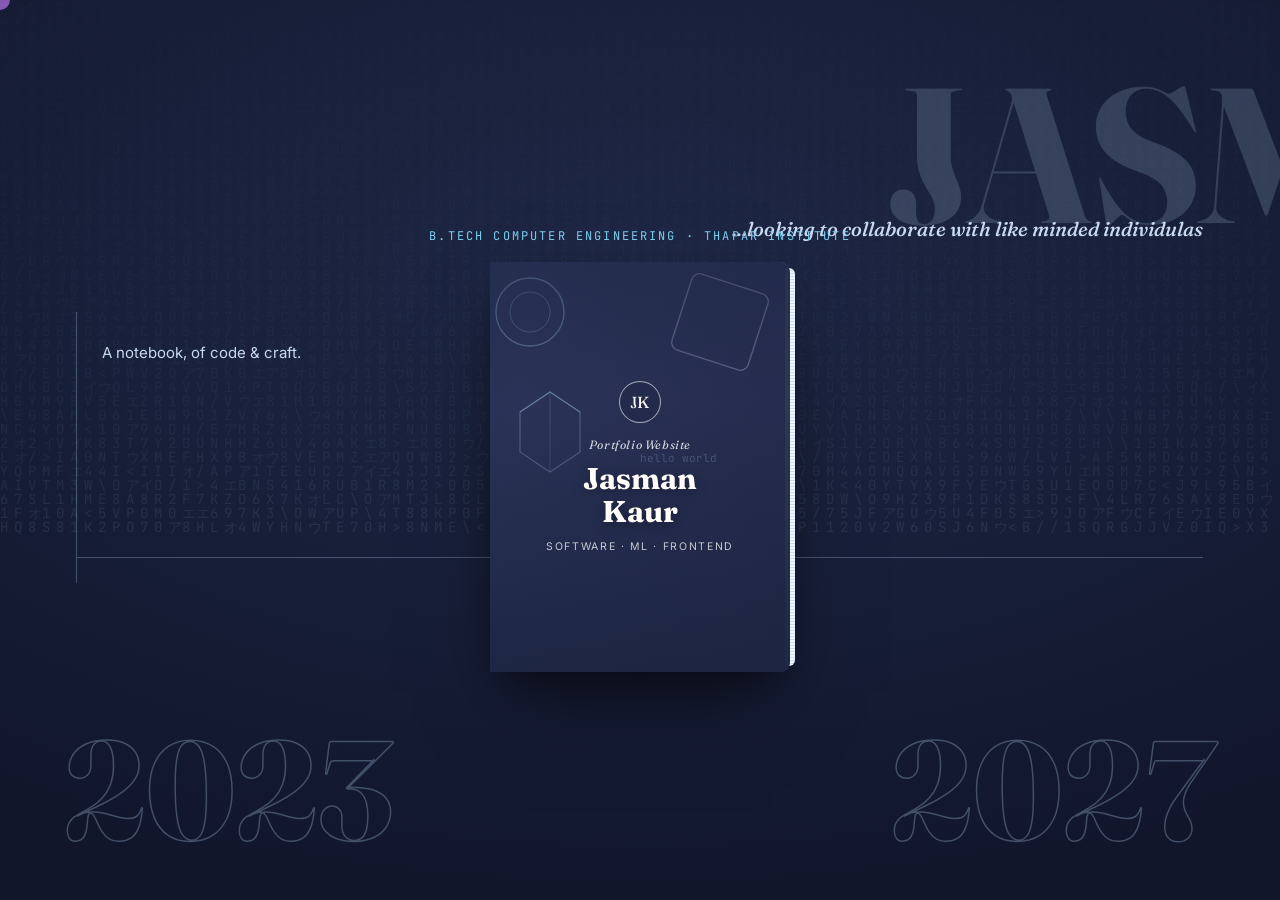
==== index.html @ b170f76b "made changes in files better ui" ====
<!doctype html>
<html lang="en">
  <head>
    <meta charset="UTF-8" />
    <meta name="viewport" content="width=device-width, initial-scale=1.0" />
    <title>Jasman Kaur — Portfolio</title>
    <link rel="preconnect" href="https://fonts.googleapis.com" />
    <link
      href="https://fonts.googleapis.com/css2?family=Fraunces:ital,opsz,wght@0,9..144,300;0,9..144,500;0,9..144,600;0,9..144,700;1,9..144,500&family=Inter:wght@400;500;600;700&family=JetBrains+Mono:wght@400;500&display=swap"
      rel="stylesheet"
    />
    <link rel="stylesheet" href="style.css" />
  </head>
  <body>
    <div class="bg-glow"></div>
    <canvas id="cursor-canvas"></canvas>
    <div class="cursor-dot" id="cursorDot"></div>

    <nav class="nav" id="nav">
      <div class="nav-brand">Jasman Kaur</div>
      <div class="nav-links">
        <button class="nav-link" data-page="0">Contents</button>
        <button class="nav-link" data-page="1">About</button>
        <button class="nav-link" data-page="3">Projects</button>
        <button class="nav-link" data-page="5">Skills</button>
        <button class="nav-link" data-page="7">Contact</button>
      </div>
    </nav>

    <div class="scene">
      <!-- HERO / CLOSED BOOK -->
      <div class="hero" id="hero">
        <div class="hero-bg-text">JASMAN&nbsp;&nbsp;KAUR</div>

        <div class="hero-side-note">
          <span class="rule"></span>A notebook, of code &amp; craft.
        </div>
        <div class="hero-corner-note">...looking to collaborate with like minded individulas</div>

        <div class="hero-eyebrow">
          B.Tech Computer Engineering · Thapar Institute
        </div>

        <div class="book-wrap">
          <div class="book-closed" id="bookClosed">
            <div class="book-stack">
              <div class="book-pages-edge"></div>
              <div class="book-cover-art">
                <svg
                  class="book-cover-illustration"
                  viewBox="0 0 300 410"
                  xmlns="http://www.w3.org/2000/svg"
                  preserveAspectRatio="xMidYMid slice"
                >
                  <defs>
                    <linearGradient id="g1" x1="0" y1="0" x2="1" y2="1">
                      <stop offset="0%" stop-color="#2A3A5C" />
                      <stop offset="100%" stop-color="#1B2440" />
                    </linearGradient>
                  </defs>
                  <rect width="300" height="410" fill="url(#g1)" />
                  <!-- (SVG content unchanged) -->
                  <circle
                    cx="40"
                    cy="50"
                    r="34"
                    fill="none"
                    stroke="#A0D2EB"
                    stroke-width="1.4"
                    opacity="0.55"
                  />
                  <circle
                    cx="40"
                    cy="50"
                    r="20"
                    fill="none"
                    stroke="#A0D2EB"
                    stroke-width="1"
                    opacity="0.4"
                  />
                  <rect
                    x="190"
                    y="20"
                    width="80"
                    height="80"
                    rx="8"
                    fill="none"
                    stroke="#D0BDF4"
                    stroke-width="1.4"
                    opacity="0.5"
                    transform="rotate(18 230 60)"
                  />
                  <path
                    d="M30 150 L60 130 L90 150 L90 190 L60 210 L30 190 Z"
                    fill="none"
                    stroke="#A0D2EB"
                    stroke-width="1.2"
                    opacity="0.45"
                  />
                  <path
                    d="M30 150 L60 130 L90 150"
                    fill="none"
                    stroke="#A0D2EB"
                    stroke-width="1.2"
                    opacity="0.45"
                  />
                  <line
                    x1="60"
                    y1="130"
                    x2="60"
                    y2="210"
                    stroke="#A0D2EB"
                    stroke-width="0.8"
                    opacity="0.3"
                  />
                  <text
                    x="150"
                    y="180"
                    font-family="JetBrains Mono, monospace"
                    font-size="11"
                    fill="#D0BDF4"
                    opacity="0.55"
                  >
                    <!-- &lt;build/&gt; -->
                  </text>
                  <text
                    x="150"
                    y="200"
                    font-family="JetBrains Mono, monospace"
                    font-size="11"
                    fill="#A0D2EB"
                    opacity="0.4"
                  >
                    <!-- while(true){ ship() } -->
                     hello world
                  </text>
                  <text
                    x="150"
                    y="220"
                    font-family="JetBrains Mono, monospace"
                    font-size="11"
                    fill="#D0BDF4"
                    opacity="0.5"
                  >
                    <!-- model.fit(X, y) -->
                  </text>
                  <!-- ... rest of SVG remains the same ... -->
                </svg>
                <div class="book-cover-veil"></div>
                <div class="book-cover-content">
                  <div class="book-cover-emblem">JK</div>
                  <div class="book-cover-mono">Portfolio Website</div>
                  <div class="book-cover-name">Jasman<br />Kaur</div>
                  <div class="book-cover-role">Software · ML · Frontend</div>
                </div>
              </div>
            </div>
          </div>
        </div>

        <div class="hero-years-line"></div>
        <div class="hero-years">
          <div class="hero-year">2023</div>
          <div class="hero-year">2027</div>
        </div>

        <!-- <div class="hero-click-row">
          <div class="click-hint">click the book to open</div>
        </div> -->
      </div>

      <!-- OPEN BOOK -->
      <div class="book-open-wrap" id="bookOpenWrap">
        <div class="book" id="book">
          <button class="book-close" id="bookClose">close book ✕</button>

          <div class="book-base">
            <div class="page-static left" id="staticLeft"></div>
            <div class="page-static right" id="staticRight"></div>
          </div>

          <div class="leaf" id="leaf0" style="z-index: 17">
            <div class="leaf-face leaf-front" data-slot="r0"></div>
            <div class="leaf-face leaf-back" data-slot="l1"></div>
          </div>
          <div class="leaf" id="leaf1" style="z-index: 16">
            <div class="leaf-face leaf-front" data-slot="r1"></div>
            <div class="leaf-face leaf-back" data-slot="l2"></div>
          </div>
          <div class="leaf" id="leaf2" style="z-index: 15">
            <div class="leaf-face leaf-front" data-slot="r2"></div>
            <div class="leaf-face leaf-back" data-slot="l3"></div>
          </div>
          <div class="leaf" id="leaf3" style="z-index: 14">
            <div class="leaf-face leaf-front" data-slot="r3"></div>
            <div class="leaf-face leaf-back" data-slot="l4"></div>
          </div>

          <div class="corner prev" id="cornerPrev">
            <div class="corner-fold"></div>
          </div>
          <div class="corner next" id="cornerNext">
            <div class="corner-fold"></div>
          </div>
        </div>
      </div>
    </div>

    <!-- ===================== PAGE CONTENT TEMPLATES ===================== -->
    <template id="tpl-l0"><div class="page-content"></div></template>

    <template id="tpl-r0">
      <div class="page-content">
        <div class="page-tag">001 — Contents</div>
        <div class="page-h">Table of<br />Contents</div>
        <div class="toc-list">
          <div class="toc-item" data-goto="1">
            <span>About Me</span><span class="dots"></span
            ><span class="num">II</span>
          </div>
          <div class="toc-item" data-goto="2">
            <span>Currently</span><span class="dots"></span
            ><span class="num">III</span>
          </div>
          <div class="toc-item" data-goto="3">
            <span>Featured Projects</span><span class="dots"></span
            ><span class="num">IV</span>
          </div>
          <div class="toc-item" data-goto="4">
            <span>Project Notes</span><span class="dots"></span
            ><span class="num">V</span>
          </div>
          <div class="toc-item" data-goto="5">
            <span>Technical Skills</span><span class="dots"></span
            ><span class="num">VI</span>
          </div>
          <div class="toc-item" data-goto="6">
            <span>Tools &amp; Stack</span><span class="dots"></span
            ><span class="num">VII</span>
          </div>
          <div class="toc-item" data-goto="7">
            <span>Get in Touch</span><span class="dots"></span
            ><span class="num">VIII</span>
          </div>
        </div>
        <div class="page-num r">I</div>
      </div>
    </template>

    <template id="tpl-l1">
      <div class="page-content">
        <div class="about-portrait">JK</div>
        <div class="page-tag">About</div>
        <div class="page-h">Hi, I'm<br />Jasman.</div>
        <p class="page-text">
          I'm a <strong>B.Tech Computer Engineering</strong> student at Thapar
          Institute of Engineering &amp; Technology (2023–27), building
          predictive ML models, real-time telemetry pipelines, and scalable
          backends.
        </p>
        <p class="page-text">
          I move comfortably between full-stack, edge AI, and robotics —
          wherever low-latency meets high impact.
        </p>
        <div class="page-num l">II</div>
      </div>
    </template>
    <template id="tpl-r1">
      <div class="page-content">
        <div class="page-tag">Currently</div>
        <div class="page-h">What I'm<br />up to.</div>
        <p class="page-text">
          <strong>SDE Intern @ VYTL</strong> — building an intranet Visitor
          Management System in production (PHP, MySQL, JS).
        </p>
        <p class="page-text">
          <strong>Learning:</strong> Cloud (AWS/Azure), Node.js, React.
        </p>
        <p class="page-text">
          <strong>Open to collaborate on:</strong> ML projects, full-stack apps,
          open-source tools.
        </p>
        <p class="page-text">
          <strong>Ask me about:</strong> NLP, system design, SRS writing,
          breaking into consulting-tech.
        </p>
        <div class="page-num r">III</div>
      </div>
    </template>

    <template id="tpl-l2">
      <div class="page-content">
        <div class="page-tag">Projects</div>
        <div class="page-h">Featured<br />Work.</div>
        <div class="project-card">
          <div class="project-name">VYTL VMS</div>
          <div class="project-stack">PHP · MYSQL · JS</div>
          <div class="project-desc">
            Enterprise Visitor Management System for the Vardhaman Textiles
            intranet — currently in progress.
          </div>
        </div>
        <div class="project-card">
          <div class="project-name">Fake Job Posting Detection</div>
          <div class="project-stack">PYTHON · NLP · FLASK</div>
          <div class="project-desc">
            An NLP classifier flagging fraudulent job listings at 97.5%
            accuracy.
          </div>
        </div>
        <div class="page-num l">IV</div>
      </div>
    </template>
    <template id="tpl-r2">
      <div class="page-content">
        <div class="page-tag">Projects, cont.</div>
        <div class="page-h">More<br />Builds.</div>
        <div class="project-card">
          <div class="project-name">Ridezon</div>
          <div class="project-stack">TYPESCRIPT · IEEE SRS</div>
          <div class="project-desc">
            A student ride-sharing platform, designed start-to-finish with a
            full IEEE Software Requirements Specification.
          </div>
        </div>
        <div class="project-card">
          <div class="project-name">Virsa Society Website</div>
          <div class="project-stack">NEXT.JS · TYPESCRIPT · TAILWIND</div>
          <div class="project-desc">
            A production site shipped with 50+ deployments.
          </div>
        </div>
        <div class="page-num r">V</div>
      </div>
    </template>

    <template id="tpl-l3">
      <div class="page-content">
        <div class="page-tag">Skills</div>
        <div class="page-h">AI &amp;<br />Machine Learning</div>
        <div class="skill-row">
          <span class="skill-chip">Python</span
          ><span class="skill-chip">TensorFlow</span>
          <span class="skill-chip">PyTorch</span
          ><span class="skill-chip">Keras</span>
          <span class="skill-chip">scikit-learn</span
          ><span class="skill-chip">OpenCV</span>
        </div>
        <div class="skill-group-label">Data &amp; Analytics</div>
        <div class="skill-row">
          <span class="skill-chip">MySQL</span
          ><span class="skill-chip">Pandas</span>
          <span class="skill-chip">NumPy</span
          ><span class="skill-chip">Matplotlib</span>
          <span class="skill-chip">Power BI</span>
        </div>
        <div class="page-num l">VI</div>
      </div>
    </template>
    <template id="tpl-r3">
      <div class="page-content">
        <div class="page-tag">Skills, cont.</div>
        <div class="page-h">Software &amp;<br />Embedded</div>
        <div class="skill-group-label">SDE / Full Stack</div>
        <div class="skill-row">
          <span class="skill-chip">C / C++</span
          ><span class="skill-chip">JavaScript</span>
          <span class="skill-chip">TypeScript</span
          ><span class="skill-chip">PHP</span>
          <span class="skill-chip">React</span
          ><span class="skill-chip">Next.js</span>
          <span class="skill-chip">Node.js</span
          ><span class="skill-chip">Firebase</span>
        </div>
        <div class="skill-group-label">Robotics / Embedded</div>
        <div class="skill-row">
          <span class="skill-chip">Arduino</span
          ><span class="skill-chip">Raspberry Pi</span>
          <span class="skill-chip">ROS</span>
        </div>
        <div class="page-num r">VII</div>
      </div>
    </template>

    <template id="tpl-l4">
      <div class="page-content">
        <div class="page-tag">Contact</div>
        <div class="page-h">Let's build<br />something.</div>
        <p class="page-text">
          Open to collaborations, internships, and interesting problems. Reach
          me here:
        </p>
        <a class="contact-link" href="mailto:jasmankaur30@gmail.com"
          ><span>Email</span><span>jasmankaur30@gmail.com</span></a
        >
        <a
          class="contact-link"
          href="https://linkedin.com/in/jasman05"
          target="_blank"
          ><span>LinkedIn</span><span>/in/jasman05</span></a
        >
        <a
          class="contact-link"
          href="https://www.instagram.com/jasmann_05"
          target="_blank"
          ><span>Instagram</span><span>@jasmann_05</span></a
        >
        <a
          class="contact-link"
          href="https://github.com/jasman5"
          target="_blank"
          ><span>GitHub</span><span>@jasman5</span></a
        >
        <div class="page-num l">VIII</div>
      </div>
    </template>
    <template id="tpl-r4">
      <div
        class="page-content"
        style="align-items: center; justify-content: center; text-align: center"
      >
        <div class="page-tag">The End</div>
        <div class="page-h" style="font-size: 22px">
          Thanks for<br />reading.
        </div>
        <p class="page-text">— back to the cover.</p>
        <div class="page-num r">IX</div>
      </div>
    </template>

    <script src="matrix-bg.js"></script>
    <script src="script.js"></script>
  </body>
</html>
---- style.css ----
:root {
  --bg-1: #eaf4fb;
  --bg-2: #e9e2f7;
  --bg-3: #d8c8f0;
  --cover: #8458b3;
  --cover-dark: #6b4097;
  --cover-spine: #5c3683;

  /* Icy blue-white paper for book pages — not pure white */
  --paper: #eef5fc;
  --paper-shade: #ddeaf6;

  /* Bright, warm text for dark navy background */
  --ink: #f0ecff;
  --ink-soft: #b8c8e8;

  --accent: #7ecfef;
  --accent-soft: #5aadda;
  --gold: #d4ad6a;
  --line: rgba(200, 220, 245, 0.18);

  --navy-1: #1b2440;
  --navy-2: #141b33;
  --navy-3: #0e1326;
  --navy-text: #c8daf0;
  --navy-text-dim: rgba(190, 215, 240, 0.18);
  --navy-line: rgba(180, 210, 240, 0.3);

  /* Book interior text — ink on icy paper */
  --book-ink: #1a2340;
  --book-ink-soft: #3a5070;
  --book-accent: #2a6faa;
  --book-line: rgba(30, 60, 110, 0.12);
  --book-shade: #ddeaf6;
}

* {
  margin: 0;
  padding: 0;
  box-sizing: border-box;
}

body {
  background: var(--navy-3);
  position: relative;
  overflow: hidden;
  color: var(--ink);
}

.hero {
  z-index: 10;
}

#matrix-canvas {
  z-index: -5 !important;
}

html, body {
  width: 100%;
  height: 100%;
  overflow: hidden;
  font-family: "Inter", sans-serif;
  cursor: none;
}

body.hero-active {
  background: radial-gradient(
    ellipse 90% 70% at 50% 30%,
    var(--navy-1) 0%,
    var(--navy-2) 55%,
    var(--navy-3) 100%
  );
}

/* ---------- ambient bg texture ---------- */
.bg-glow {
  position: fixed;
  inset: 0;
  z-index: 0;
  pointer-events: none;
  background:
    radial-gradient(circle at 15% 20%, rgba(126, 207, 239, 0.18), transparent 40%),
    radial-gradient(circle at 85% 75%, rgba(132, 88, 179, 0.14), transparent 45%);
  transition: opacity 0.6s ease;
}
body.hero-active .bg-glow {
  opacity: 0;
}

/* ---------- cursor ---------- */
#cursor-canvas {
  position: fixed;
  inset: 0;
  z-index: 9999;
  pointer-events: none;
}
.cursor-dot {
  position: fixed;
  top: 0;
  left: 0;
  width: 20px;
  height: 20px;
  border-radius: 50%;
  background: var(--cover);
  z-index: 10000;
  pointer-events: none;
  transform: translate(-50%, -50%);
  transition: width 0.2s, height 0.2s, background 0.2s;
}
.cursor-dot.hover {
  width: 40px;
  height: 40px;
  background: rgba(132, 88, 179, 0.18);
  border: 1.5px solid var(--cover);
}

/* ---------- top nav ---------- */
.nav {
  position: fixed;
  top: 0;
  left: 0;
  right: 0;
  z-index: 500;
  display: flex;
  align-items: center;
  justify-content: space-between;
  padding: 26px 56px;
  opacity: 0;
  transform: translateY(-16px);
  transition: opacity 0.7s ease, transform 0.7s ease;
  pointer-events: none;
}
.nav.show {
  opacity: 1;
  transform: translateY(0);
  pointer-events: auto;
}
.nav-brand {
  font-family: "Fraunces", serif;
  font-weight: 600;
  font-size: 19px;
  letter-spacing: 0.02em;
  color: var(--ink);
}
.nav-links {
  display: flex;
  gap: 38px;
}
.nav-link {
  font-size: 13px;
  letter-spacing: 0.08em;
  text-transform: uppercase;
  color: var(--ink-soft);
  cursor: none;
  background: none;
  border: none;
  font-family: "Inter", sans-serif;
  font-weight: 500;
  position: relative;
  padding: 4px 0;
}
.nav-link::after {
  content: "";
  position: absolute;
  left: 0;
  bottom: 0;
  height: 1px;
  width: 0;
  background: var(--accent);
  transition: width 0.3s ease;
}
.nav-link:hover {
  color: var(--ink);
}
.nav-link:hover::after {
  width: 100%;
}
.nav-link.active {
  color: var(--accent);
}
.nav-link.active::after {
  width: 100%;
}

/* ---------- scene ---------- */
.scene {
  position: relative;
  z-index: 10;
  width: 100%;
  height: 100%;
  display: flex;
  align-items: center;
  justify-content: center;
  perspective: 2600px;
}

/* ---------- hero (closed book) ---------- */
.hero {
  position: absolute;
  inset: 0;
  z-index: 50;
  display: flex;
  flex-direction: column;
  align-items: center;
  justify-content: center;
  transition: opacity 0.8s ease, visibility 0.8s;
  overflow: hidden;
}
.hero.hidden {
  opacity: 0;
  visibility: hidden;
  pointer-events: none;
}

.hero-bg-text {
  position: absolute;
  top: 8%;
  left: 50%;
  transform: translateX(-50%);
  width: 140%;
  text-align: center;
  font-family: "Fraunces", serif;
  font-weight: 700;
  letter-spacing: -0.01em;
  font-size: clamp(70px, 15vw, 200px);
  line-height: 0.85;
  color: var(--navy-text-dim);
  white-space: nowrap;
  pointer-events: none;
  user-select: none;
  z-index: 1;
  opacity: 0;
  animation: fadeUp 1.2s ease forwards;
  animation-delay: 0.05s;
}
.hero-corner-note {
  position: absolute;
  top: 24%;
  right: 6%;
  z-index: 2;
  font-family: "Fraunces", serif;
  font-style: italic;
  font-weight: 500;
  font-size: clamp(14px, 1.6vw, 20px);
  color: var(--navy-text);
  opacity: 0;
  animation: fadeUp 1s ease forwards;
  animation-delay: 0.9s;
  text-align: right;
  pointer-events: none;
}
.hero-side-note {
  position: absolute;
  left: 8%;
  top: 38%;
  z-index: 2;
  max-width: 200px;
  font-family: "Inter", sans-serif;
  font-size: 15px;
  line-height: 1.4;
  color: var(--navy-text);
  opacity: 0;
  animation: fadeUp 1s ease forwards;
  animation-delay: 0.7s;
  pointer-events: none;
}
.hero-side-note .rule {
  position: absolute;
  left: -26px;
  top: -30px;
  bottom: -220px;
  width: 1px;
  background: var(--navy-line);
}

.hero-eyebrow {
  font-family: "JetBrains Mono", monospace;
  font-size: 12px;
  letter-spacing: 0.18em;
  text-transform: uppercase;
  color: var(--accent);
  margin-bottom: 18px;
  opacity: 0;
  animation: fadeUp 0.9s ease forwards;
  animation-delay: 0.15s;
  position: relative;
  z-index: 3;
}

.hero-years {
  position: absolute;
  bottom: 6%;
  left: 0;
  right: 0;
  z-index: 2;
  display: flex;
  align-items: flex-end;
  justify-content: space-between;
  padding: 0 5%;
  pointer-events: none;
  user-select: none;
}
.hero-year {
  font-family: "Fraunces", serif;
  font-weight: 700;
  font-size: clamp(60px, 11vw, 150px);
  line-height: 0.8;
  color: transparent;
  -webkit-text-stroke: 1.5px var(--navy-line);
  opacity: 0;
  animation: fadeUp 1.1s ease forwards;
  animation-delay: 0.4s;
}
.hero-years-line {
  position: absolute;
  left: 6%;
  right: 6%;
  bottom: 38%;
  height: 1px;
  background: var(--navy-line);
  z-index: 1;
  opacity: 0;
  animation: fadeIn 1s ease forwards;
  animation-delay: 0.6s;
}
@keyframes fadeIn {
  from { opacity: 0; }
  to   { opacity: 1; }
}

.hero-click-row {
  position: absolute;
  bottom: 3%;
  left: 0;
  right: 0;
  text-align: center;
  z-index: 3;
}

@keyframes fadeUp {
  from { opacity: 0; transform: translateY(14px); }
  to   { opacity: 1; transform: translateY(0);    }
}

.book-wrap {
  position: relative;
  z-index: 3;
  opacity: 0;
  animation: fadeUp 1s ease forwards;
  animation-delay: 0.55s;
}
.book-closed {
  width: 300px;
  height: 410px;
  position: relative;
  transform-style: preserve-3d;
  animation: float 4.5s ease-in-out infinite;
}
@keyframes float {
  0%,  100% { transform: translateY(0)     rotateZ(0deg);    }
  50%        { transform: translateY(-10px) rotateZ(0.6deg);  }
}

.book-stack {
  position: absolute;
  inset: 0;
  border-radius: 4px 10px 10px 4px;
  background: linear-gradient(
    100deg,
    var(--cover-spine) 0%,
    var(--cover)       12%,
    var(--cover)       88%,
    var(--cover-dark)  100%
  );
  box-shadow:
    0 40px 80px -20px rgba(0,0,0,0.55),
    0 15px 35px -10px rgba(0,0,0,0.4),
    inset -2px 0 0 rgba(255,255,255,0.06);
}

/* ---------- open book — icy blue-white pages ---------- */
.page-static,
.leaf-face {
  background: var(--paper) !important;
}

/* Page interior text uses dark ink on icy paper */
.page-content {
  color: var(--book-ink);
}

.page-text {
  color: var(--book-ink-soft);
}
.page-text strong {
  color: var(--book-ink);
  font-weight: 600;
}

.page-tag,
.skill-group-label {
  color: var(--book-accent);
}

.page-h {
  font-family: "Fraunces", serif;
  font-weight: 600;
  font-size: 30px;
  color: var(--book-ink);
  margin-bottom: 18px;
  line-height: 1.1;
}

.page-num {
  position: absolute;
  bottom: 14px;
  font-family: "JetBrains Mono", monospace;
  font-size: 10px;
  color: var(--book-accent);
  letter-spacing: 0.05em;
  opacity: 0.7;
}

.skill-chip {
  font-size: 11.5px;
  padding: 6px 12px;
  border-radius: 20px;
  background: var(--book-shade);
  border: 1px solid rgba(42, 111, 170, 0.2);
  color: var(--book-ink);
  font-weight: 500;
}

.project-card {
  border: 1px solid rgba(42, 111, 170, 0.15);
  border-radius: 8px;
  padding: 16px 18px;
  margin-bottom: 12px;
  background: rgba(220, 237, 250, 0.45);
}

.project-name {
  font-family: "Fraunces", serif;
  font-weight: 600;
  font-size: 16px;
  color: var(--book-ink);
  margin-bottom: 4px;
}
.project-stack {
  font-family: "JetBrains Mono", monospace;
  font-size: 10px;
  color: var(--book-accent);
  margin-bottom: 6px;
  letter-spacing: 0.04em;
}
.project-desc {
  font-size: 12.5px;
  color: var(--book-ink-soft);
  line-height: 1.55;
}

.contact-link {
  display: flex;
  align-items: center;
  justify-content: space-between;
  padding: 12px 0;
  border-bottom: 1px solid rgba(42, 111, 170, 0.15);
  font-size: 13.5px;
  color: var(--book-ink);
  text-decoration: none;
  cursor: none;
}
.contact-link span:last-child {
  color: var(--book-accent);
  font-family: "JetBrains Mono", monospace;
  font-size: 11px;
}
.contact-link:hover {
  color: var(--book-accent);
}

.toc-item {
  display: flex;
  align-items: baseline;
  gap: 10px;
  padding: 9px 0;
  cursor: none;
  font-size: 13.5px;
  color: var(--book-ink-soft);
  border-bottom: 1px dotted rgba(42, 111, 170, 0.18);
}
.toc-item:hover {
  color: var(--book-accent);
}
.toc-item .dots {
  flex: 1;
  border-bottom: 1px dotted rgba(42, 111, 170, 0.18);
  transform: translateY(-4px);
}
.toc-item .num {
  font-family: "JetBrains Mono", monospace;
  font-size: 11px;
  color: var(--book-accent);
}

/* ---------- book pages-edge ---------- */
.book-pages-edge {
  position: absolute;
  right: -5px;
  top: 6px;
  bottom: 6px;
  width: 10px;
  background: repeating-linear-gradient(
    to bottom,
    #eef5fc 0,
    #eef5fc 2px,
    #cce0f2 2px,
    #cce0f2 3px
  );
  border-radius: 0 6px 6px 0;
}

.book-cover-art {
  position: absolute;
  inset: 0;
  border-radius: 4px 10px 10px 4px;
  overflow: hidden;
  display: flex;
  flex-direction: column;
  align-items: center;
  justify-content: center;
  text-align: center;
}
.book-cover-illustration {
  position: absolute;
  inset: 0;
  opacity: 0.9;
}
.book-cover-veil {
  position: absolute;
  inset: 0;
  background: linear-gradient(
    180deg,
    rgba(27,36,64,0.55)  0%,
    rgba(27,36,64,0.25) 35%,
    rgba(27,36,64,0.55) 75%,
    rgba(27,36,64,0.85) 100%
  );
}
.book-cover-content {
  position: relative;
  z-index: 2;
  padding: 24px;
}
.book-cover-mono {
  font-family: "Fraunces", serif;
  font-style: italic;
  font-size: 12px;
  color: rgba(255,255,255,0.8);
  letter-spacing: 0.05em;
  margin-bottom: 10px;
}
.book-cover-name {
  font-family: "Fraunces", serif;
  font-weight: 700;
  font-size: 30px;
  color: #fffdf9;
  line-height: 1.1;
  text-shadow: 0 2px 12px rgba(0,0,0,0.35);
}
.book-cover-role {
  font-size: 10.5px;
  letter-spacing: 0.16em;
  text-transform: uppercase;
  color: rgba(255,255,255,0.75);
  margin-top: 12px;
}
.book-cover-emblem {
  width: 42px;
  height: 42px;
  border: 1.5px solid rgba(255,255,255,0.6);
  border-radius: 50%;
  display: flex;
  align-items: center;
  justify-content: center;
  margin: 0 auto 14px;
  font-family: "Fraunces", serif;
  font-size: 16px;
  color: #fffdf9;
  background: rgba(27,36,64,0.3);
}

.click-hint {
  font-family: "JetBrains Mono", monospace;
  font-size: 12px;
  letter-spacing: 0.1em;
  text-transform: uppercase;
  color: var(--navy-text);
  opacity: 0;
  animation:
    fadeUp 1s ease forwards,
    pulse 2.4s ease-in-out infinite;
  animation-delay: 0.8s, 1.8s;
}
@keyframes pulse {
  0%,  100% { opacity: 0.55; }
  50%        { opacity: 1;    }
}

/* ---------- open book ---------- */
.book-open-wrap {
  position: absolute;
  inset: 0;
  z-index: 40;
  display: flex;
  align-items: center;
  justify-content: center;
  opacity: 0;
  transform: scale(0.92);
  pointer-events: none;
  transition: opacity 0.7s ease 0.15s, transform 0.7s ease 0.15s;
}
.book-open-wrap.show {
  opacity: 1;
  transform: scale(1);
  pointer-events: auto;
}

.book {
  position: relative;
  width: min(880px, 86vw);
  height: min(560px, 72vh);
  display: flex;
  transform-style: preserve-3d;
}

.book-base {
  position: absolute;
  inset: 0;
  display: flex;
  border-radius: 6px;
  box-shadow:
    0 40px 80px -30px rgba(91,54,131,0.4),
    0 15px 35px -15px rgba(91,54,131,0.25);
}
.book-base::before {
  content: "";
  position: absolute;
  left: 50%;
  top: -2%;
  bottom: -2%;
  width: 36px;
  margin-left: -18px;
  background: linear-gradient(
    to right,
    rgba(58,53,80,0.1),
    rgba(58,53,80,0) 20%,
    rgba(58,53,80,0) 80%,
    rgba(58,53,80,0.1)
  );
  z-index: 30;
  pointer-events: none;
}

.page-static {
  width: 50%;
  height: 100%;
  background: var(--paper);
  position: relative;
  overflow: hidden;
}
.page-static.left  { border-radius: 6px 0 0 6px; }
.page-static.right { border-radius: 0 6px 6px 0; }

.leaf {
  position: absolute;
  top: 0;
  right: 0;
  width: 50%;
  height: 100%;
  transform-style: preserve-3d;
  transform-origin: left center;
  transition: transform 1s cubic-bezier(0.65, 0, 0.35, 1);
  z-index: 10;
}
.leaf.flipped {
  transform: rotateY(-180deg);
  z-index: 5;
}
.leaf-face {
  position: absolute;
  inset: 0;
  background: var(--paper);
  -webkit-backface-visibility: hidden;
  backface-visibility: hidden;
  overflow: hidden;
  box-shadow: inset 1px 0 0 var(--book-line);
}
.leaf-front { border-radius: 0 6px 6px 0; }
.leaf-back  {
  transform: rotateY(180deg);
  border-radius: 6px 0 0 6px;
  box-shadow: inset -1px 0 0 var(--book-line);
}
.leaf.flipped .leaf-front {
  box-shadow: inset 0 0 40px rgba(58,53,80,0.06);
}

.page-content {
  width: 100%;
  height: 100%;
  padding: 46px 42px 36px;
  display: flex;
  flex-direction: column;
  overflow-y: auto;
}
.page-content::-webkit-scrollbar { width: 4px; }
.page-content::-webkit-scrollbar-thumb {
  background: rgba(42,111,170,0.2);
  border-radius: 2px;
}

.page-num.l { left: 42px; }
.page-num.r { right: 42px; }

.page-tag {
  font-family: "JetBrains Mono", monospace;
  font-size: 11px;
  letter-spacing: 0.14em;
  text-transform: uppercase;
  color: var(--book-accent);
  margin-bottom: 10px;
}

.skill-group-label {
  font-family: "JetBrains Mono", monospace;
  font-size: 10.5px;
  letter-spacing: 0.1em;
  text-transform: uppercase;
  color: var(--book-accent);
  margin: 14px 0 4px;
}

.page-text {
  font-size: 14px;
  line-height: 1.7;
  color: var(--book-ink-soft);
  margin-bottom: 14px;
}

/* ---------- about portrait ---------- */
.about-portrait {
  width: 64px;
  height: 64px;
  border-radius: 50%;
  background: linear-gradient(135deg, var(--accent-soft), var(--accent));
  display: flex;
  align-items: center;
  justify-content: center;
  font-family: "Fraunces", serif;
  font-size: 22px;
  color: #fff;
  margin-bottom: 18px;
}

.skill-row {
  display: flex;
  flex-wrap: wrap;
  gap: 8px;
  margin-top: 6px;
  margin-bottom: 18px;
}

/* ---------- toc ---------- */
.toc-list { margin-top: 8px; }

/* ---------- corner flip hint ---------- */
.corner {
  position: absolute;
  width: 46px;
  height: 46px;
  cursor: none;
  z-index: 60;
}
.corner.next { right: 6px; bottom: 6px; }
.corner.prev { left: 6px;  bottom: 6px; }
.corner-fold {
  position: absolute;
  inset: 0;
  border-radius: 0 0 8px 0;
  background: linear-gradient(135deg, transparent 50%, rgba(42,111,170,0.15) 50%);
  opacity: 0;
  transition: opacity 0.3s ease;
}
.corner:hover .corner-fold { opacity: 1; }
.corner.prev .corner-fold {
  background: linear-gradient(225deg, transparent 50%, rgba(42,111,170,0.15) 50%);
  border-radius: 0 0 0 8px;
}

/* ---------- close button ---------- */
.book-close {
  position: absolute;
  top: -44px;
  right: 0;
  font-family: "JetBrains Mono", monospace;
  font-size: 11px;
  letter-spacing: 0.1em;
  text-transform: uppercase;
  color: var(--ink-soft);
  background: none;
  border: none;
  cursor: none;
  display: flex;
  align-items: center;
  gap: 8px;
}
.book-close:hover { color: var(--ink); }

/* ---------- responsive ---------- */
@media (max-width: 720px) {
  .nav { padding: 18px 22px; }
  .nav-links { gap: 18px; }
  .nav-link { font-size: 11px; }
  .book { width: 92vw; height: 78vh; }
  .page-content { padding: 30px 22px 24px; }
  .page-h { font-size: 22px; }
  .page-tag { font-size: 10px; }
  .hero-side-note,
  .hero-corner-note { display: none; }
  .book-closed { width: 230px; height: 315px; }
  .hero-year { font-size: 54px; }
}

.reduced-motion * {
  animation: none !important;
  transition: none !important;
}
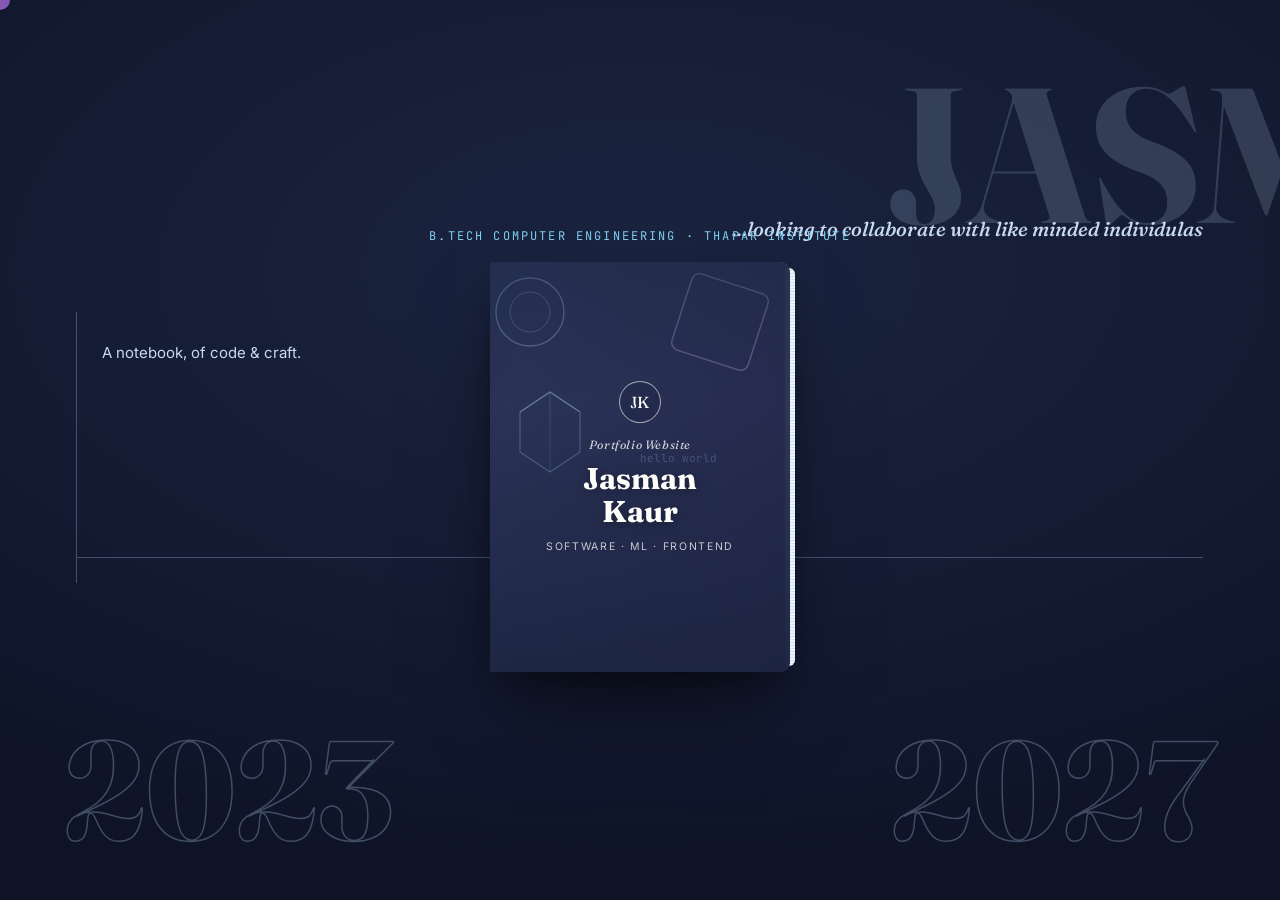
==== commit a922fbe6: "m" ====
--- a/index.html
+++ b/index.html
@@ -428,7 +428,6 @@
       </div>
     </template>
 
-    <script src="matrix-bg.js"></script>
     <script src="script.js"></script>
   </body>
 </html>
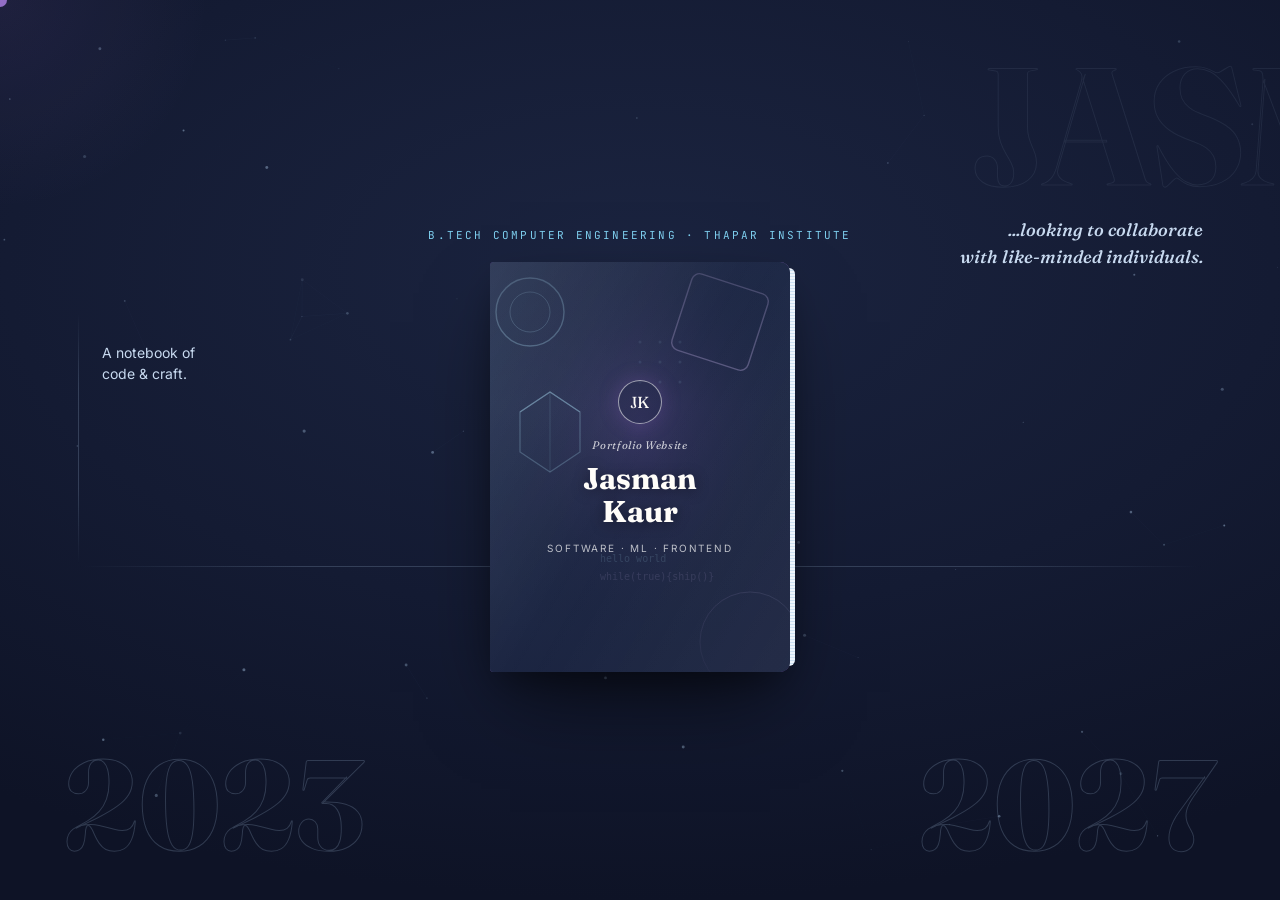
==== commit 75c74e03: "added chnages" ====
--- a/index.html
+++ b/index.html
@@ -10,14 +10,20 @@
       rel="stylesheet"
     />
     <link rel="stylesheet" href="style.css" />
-  </head>
-  <body>
-    <div class="bg-glow"></div>
+    <head>
+ <body>
+    <canvas id="grid-canvas"></canvas>
     <canvas id="cursor-canvas"></canvas>
     <div class="cursor-dot" id="cursorDot"></div>
-
+    <div class="cursor-glow" id="cursorGlow"></div>
+    <div class="bg-glow"></div>
+
+    <!-- NAV -->
     <nav class="nav" id="nav">
-      <div class="nav-brand">Jasman Kaur</div>
+      <div class="nav-brand">
+        <span class="nav-brand-dot"></span>
+        Jasman Kaur
+      </div>
       <div class="nav-links">
         <button class="nav-link" data-page="0">Contents</button>
         <button class="nav-link" data-page="1">About</button>
@@ -28,129 +34,58 @@
     </nav>
 
     <div class="scene">
-      <!-- HERO / CLOSED BOOK -->
+      <!-- HERO -->
       <div class="hero" id="hero">
         <div class="hero-bg-text">JASMAN&nbsp;&nbsp;KAUR</div>
-
         <div class="hero-side-note">
-          <span class="rule"></span>A notebook, of code &amp; craft.
-        </div>
-        <div class="hero-corner-note">...looking to collaborate with like minded individulas</div>
-
-        <div class="hero-eyebrow">
-          B.Tech Computer Engineering · Thapar Institute
-        </div>
+          <span class="rule"></span>A notebook of<br/>code &amp; craft.
+        </div>
+        <div class="hero-corner-note">...looking to collaborate<br/>with like-minded individuals.</div>
+        <div class="hero-eyebrow">B.Tech Computer Engineering · Thapar Institute</div>
 
         <div class="book-wrap">
           <div class="book-closed" id="bookClosed">
             <div class="book-stack">
               <div class="book-pages-edge"></div>
               <div class="book-cover-art">
-                <svg
-                  class="book-cover-illustration"
-                  viewBox="0 0 300 410"
-                  xmlns="http://www.w3.org/2000/svg"
-                  preserveAspectRatio="xMidYMid slice"
-                >
+                <svg class="book-cover-illustration" viewBox="0 0 300 410" xmlns="http://www.w3.org/2000/svg" preserveAspectRatio="xMidYMid slice">
                   <defs>
                     <linearGradient id="g1" x1="0" y1="0" x2="1" y2="1">
-                      <stop offset="0%" stop-color="#2A3A5C" />
-                      <stop offset="100%" stop-color="#1B2440" />
+                      <stop offset="0%" stop-color="#2A3A5C"/>
+                      <stop offset="100%" stop-color="#1B2440"/>
                     </linearGradient>
+                    <radialGradient id="glow1" cx="50%" cy="40%" r="60%">
+                      <stop offset="0%" stop-color="#8458b3" stop-opacity="0.3"/>
+                      <stop offset="100%" stop-color="transparent" stop-opacity="0"/>
+                    </radialGradient>
                   </defs>
-                  <rect width="300" height="410" fill="url(#g1)" />
-                  <!-- (SVG content unchanged) -->
-                  <circle
-                    cx="40"
-                    cy="50"
-                    r="34"
-                    fill="none"
-                    stroke="#A0D2EB"
-                    stroke-width="1.4"
-                    opacity="0.55"
-                  />
-                  <circle
-                    cx="40"
-                    cy="50"
-                    r="20"
-                    fill="none"
-                    stroke="#A0D2EB"
-                    stroke-width="1"
-                    opacity="0.4"
-                  />
-                  <rect
-                    x="190"
-                    y="20"
-                    width="80"
-                    height="80"
-                    rx="8"
-                    fill="none"
-                    stroke="#D0BDF4"
-                    stroke-width="1.4"
-                    opacity="0.5"
-                    transform="rotate(18 230 60)"
-                  />
-                  <path
-                    d="M30 150 L60 130 L90 150 L90 190 L60 210 L30 190 Z"
-                    fill="none"
-                    stroke="#A0D2EB"
-                    stroke-width="1.2"
-                    opacity="0.45"
-                  />
-                  <path
-                    d="M30 150 L60 130 L90 150"
-                    fill="none"
-                    stroke="#A0D2EB"
-                    stroke-width="1.2"
-                    opacity="0.45"
-                  />
-                  <line
-                    x1="60"
-                    y1="130"
-                    x2="60"
-                    y2="210"
-                    stroke="#A0D2EB"
-                    stroke-width="0.8"
-                    opacity="0.3"
-                  />
-                  <text
-                    x="150"
-                    y="180"
-                    font-family="JetBrains Mono, monospace"
-                    font-size="11"
-                    fill="#D0BDF4"
-                    opacity="0.55"
-                  >
-                    <!-- &lt;build/&gt; -->
-                  </text>
-                  <text
-                    x="150"
-                    y="200"
-                    font-family="JetBrains Mono, monospace"
-                    font-size="11"
-                    fill="#A0D2EB"
-                    opacity="0.4"
-                  >
-                    <!-- while(true){ ship() } -->
-                     hello world
-                  </text>
-                  <text
-                    x="150"
-                    y="220"
-                    font-family="JetBrains Mono, monospace"
-                    font-size="11"
-                    fill="#D0BDF4"
-                    opacity="0.5"
-                  >
-                    <!-- model.fit(X, y) -->
-                  </text>
-                  <!-- ... rest of SVG remains the same ... -->
+                  <rect width="300" height="410" fill="url(#g1)"/>
+                  <rect width="300" height="410" fill="url(#glow1)"/>
+                  <!-- decorative circles -->
+                  <circle cx="40" cy="50" r="34" fill="none" stroke="#A0D2EB" stroke-width="1.4" opacity="0.5"/>
+                  <circle cx="40" cy="50" r="20" fill="none" stroke="#A0D2EB" stroke-width="1" opacity="0.35"/>
+                  <circle cx="260" cy="380" r="50" fill="none" stroke="#D0BDF4" stroke-width="1" opacity="0.3"/>
+                  <!-- rotated square -->
+                  <rect x="190" y="20" width="80" height="80" rx="8" fill="none" stroke="#D0BDF4" stroke-width="1.4" opacity="0.45" transform="rotate(18 230 60)"/>
+                  <!-- hexagon -->
+                  <path d="M30 150 L60 130 L90 150 L90 190 L60 210 L30 190 Z" fill="none" stroke="#A0D2EB" stroke-width="1.2" opacity="0.4"/>
+                  <path d="M30 150 L60 130 L90 150" fill="none" stroke="#A0D2EB" stroke-width="1.2" opacity="0.4"/>
+                  <line x1="60" y1="130" x2="60" y2="210" stroke="#A0D2EB" stroke-width="0.8" opacity="0.25"/>
+                  <!-- monospace text -->
+                  <text x="110" y="300" font-family="monospace" font-size="10" fill="#A0D2EB" opacity="0.35">hello world</text>
+                  <text x="110" y="318" font-family="monospace" font-size="10" fill="#D0BDF4" opacity="0.3">while(true){ship()}</text>
+                  <!-- grid dots -->
+                  <g opacity="0.15" fill="#A0D2EB">
+                    <circle cx="150" cy="80" r="1.5"/><circle cx="170" cy="80" r="1.5"/><circle cx="190" cy="80" r="1.5"/>
+                    <circle cx="150" cy="100" r="1.5"/><circle cx="170" cy="100" r="1.5"/><circle cx="190" cy="100" r="1.5"/>
+                    <circle cx="150" cy="120" r="1.5"/><circle cx="170" cy="120" r="1.5"/><circle cx="190" cy="120" r="1.5"/>
+                  </g>
                 </svg>
                 <div class="book-cover-veil"></div>
                 <div class="book-cover-content">
                   <div class="book-cover-emblem">JK</div>
                   <div class="book-cover-mono">Portfolio Website</div>
-                  <div class="book-cover-name">Jasman<br />Kaur</div>
+                  <div class="book-cover-name">Jasman<br/>Kaur</div>
                   <div class="book-cover-role">Software · ML · Frontend</div>
                 </div>
               </div>
@@ -163,10 +98,6 @@
           <div class="hero-year">2023</div>
           <div class="hero-year">2027</div>
         </div>
-
-        <!-- <div class="hero-click-row">
-          <div class="click-hint">click the book to open</div>
-        </div> -->
       </div>
 
       <!-- OPEN BOOK -->
@@ -174,74 +105,60 @@
         <div class="book" id="book">
           <button class="book-close" id="bookClose">close book ✕</button>
 
+          <!-- Progress bar -->
+          <div class="page-progress">
+            <div class="page-progress-fill" id="progressFill" style="width:0%"></div>
+          </div>
+
           <div class="book-base">
-            <div class="page-static left" id="staticLeft"></div>
+            <div class="page-static left"  id="staticLeft"></div>
             <div class="page-static right" id="staticRight"></div>
           </div>
 
-          <div class="leaf" id="leaf0" style="z-index: 17">
+          <div class="leaf" id="leaf0" style="z-index:17">
             <div class="leaf-face leaf-front" data-slot="r0"></div>
-            <div class="leaf-face leaf-back" data-slot="l1"></div>
-          </div>
-          <div class="leaf" id="leaf1" style="z-index: 16">
+            <div class="leaf-face leaf-back"  data-slot="l1"></div>
+          </div>
+          <div class="leaf" id="leaf1" style="z-index:16">
             <div class="leaf-face leaf-front" data-slot="r1"></div>
-            <div class="leaf-face leaf-back" data-slot="l2"></div>
-          </div>
-          <div class="leaf" id="leaf2" style="z-index: 15">
+            <div class="leaf-face leaf-back"  data-slot="l2"></div>
+          </div>
+          <div class="leaf" id="leaf2" style="z-index:15">
             <div class="leaf-face leaf-front" data-slot="r2"></div>
-            <div class="leaf-face leaf-back" data-slot="l3"></div>
-          </div>
-          <div class="leaf" id="leaf3" style="z-index: 14">
+            <div class="leaf-face leaf-back"  data-slot="l3"></div>
+          </div>
+          <div class="leaf" id="leaf3" style="z-index:14">
             <div class="leaf-face leaf-front" data-slot="r3"></div>
-            <div class="leaf-face leaf-back" data-slot="l4"></div>
+            <div class="leaf-face leaf-back"  data-slot="l4"></div>
           </div>
 
           <div class="corner prev" id="cornerPrev">
             <div class="corner-fold"></div>
+            <span class="corner-label">← prev</span>
           </div>
           <div class="corner next" id="cornerNext">
             <div class="corner-fold"></div>
+            <span class="corner-label">next →</span>
           </div>
         </div>
       </div>
     </div>
 
-    <!-- ===================== PAGE CONTENT TEMPLATES ===================== -->
+    <!-- ===== PAGE TEMPLATES ===== -->
     <template id="tpl-l0"><div class="page-content"></div></template>
 
     <template id="tpl-r0">
       <div class="page-content">
         <div class="page-tag">001 — Contents</div>
-        <div class="page-h">Table of<br />Contents</div>
+        <div class="page-h">Table of<br/>Contents</div>
         <div class="toc-list">
-          <div class="toc-item" data-goto="1">
-            <span>About Me</span><span class="dots"></span
-            ><span class="num">II</span>
-          </div>
-          <div class="toc-item" data-goto="2">
-            <span>Currently</span><span class="dots"></span
-            ><span class="num">III</span>
-          </div>
-          <div class="toc-item" data-goto="3">
-            <span>Featured Projects</span><span class="dots"></span
-            ><span class="num">IV</span>
-          </div>
-          <div class="toc-item" data-goto="4">
-            <span>Project Notes</span><span class="dots"></span
-            ><span class="num">V</span>
-          </div>
-          <div class="toc-item" data-goto="5">
-            <span>Technical Skills</span><span class="dots"></span
-            ><span class="num">VI</span>
-          </div>
-          <div class="toc-item" data-goto="6">
-            <span>Tools &amp; Stack</span><span class="dots"></span
-            ><span class="num">VII</span>
-          </div>
-          <div class="toc-item" data-goto="7">
-            <span>Get in Touch</span><span class="dots"></span
-            ><span class="num">VIII</span>
-          </div>
+          <div class="toc-item" data-goto="1" style="--i:0"><span>About Me</span><span class="dots"></span><span class="num">II</span></div>
+          <div class="toc-item" data-goto="2" style="--i:1"><span>Currently</span><span class="dots"></span><span class="num">III</span></div>
+          <div class="toc-item" data-goto="3" style="--i:2"><span>Featured Projects</span><span class="dots"></span><span class="num">IV</span></div>
+          <div class="toc-item" data-goto="4" style="--i:3"><span>Project Notes</span><span class="dots"></span><span class="num">V</span></div>
+          <div class="toc-item" data-goto="5" style="--i:4"><span>Technical Skills</span><span class="dots"></span><span class="num">VI</span></div>
+          <div class="toc-item" data-goto="6" style="--i:5"><span>Tools &amp; Stack</span><span class="dots"></span><span class="num">VII</span></div>
+          <div class="toc-item" data-goto="7" style="--i:6"><span>Get in Touch</span><span class="dots"></span><span class="num">VIII</span></div>
         </div>
         <div class="page-num r">I</div>
       </div>
@@ -251,39 +168,65 @@
       <div class="page-content">
         <div class="about-portrait">JK</div>
         <div class="page-tag">About</div>
-        <div class="page-h">Hi, I'm<br />Jasman.</div>
+        <div class="page-h">Hi, I'm<br/>Jasman.</div>
         <p class="page-text">
-          I'm a <strong>B.Tech Computer Engineering</strong> student at Thapar
-          Institute of Engineering &amp; Technology (2023–27), building
-          predictive ML models, real-time telemetry pipelines, and scalable
-          backends.
+          I'm a <strong>B.Tech Computer Engineering</strong> student at Thapar Institute of Engineering &amp; Technology (2023–27), building predictive ML models, real-time telemetry pipelines, and scalable backends.
         </p>
         <p class="page-text">
-          I move comfortably between full-stack, edge AI, and robotics —
-          wherever low-latency meets high impact.
+          I move comfortably between full-stack, edge AI, and robotics — wherever low-latency meets high impact.
         </p>
+        <div class="stat-row">
+          <div class="stat-item">
+            <span class="stat-num">3+</span>
+            <span class="stat-label">Projects shipped</span>
+          </div>
+          <div class="stat-item">
+            <span class="stat-num">97.5%</span>
+            <span class="stat-label">NLP accuracy</span>
+          </div>
+          <div class="stat-item">
+            <span class="stat-num">50+</span>
+            <span class="stat-label">Deployments</span>
+          </div>
+        </div>
         <div class="page-num l">II</div>
       </div>
     </template>
+
     <template id="tpl-r1">
       <div class="page-content">
         <div class="page-tag">Currently</div>
-        <div class="page-h">What I'm<br />up to.</div>
-        <p class="page-text">
-          <strong>SDE Intern @ VYTL</strong> — building an intranet Visitor
-          Management System in production (PHP, MySQL, JS).
-        </p>
-        <p class="page-text">
-          <strong>Learning:</strong> Cloud (AWS/Azure), Node.js, React.
-        </p>
-        <p class="page-text">
-          <strong>Open to collaborate on:</strong> ML projects, full-stack apps,
-          open-source tools.
-        </p>
-        <p class="page-text">
-          <strong>Ask me about:</strong> NLP, system design, SRS writing,
-          breaking into consulting-tech.
-        </p>
+        <div class="page-h">What I'm<br/>up to.</div>
+        <div class="timeline">
+          <div class="tl-item">
+            <div class="tl-dot-col"><div class="tl-dot active"></div><div class="tl-dot-line"></div></div>
+            <div class="tl-body">
+              <div class="tl-title">SDE Intern @ VYTL</div>
+              <div class="tl-sub">Building an intranet Visitor Management System in production — PHP, MySQL, JS.</div>
+            </div>
+          </div>
+          <div class="tl-item">
+            <div class="tl-dot-col"><div class="tl-dot"></div><div class="tl-dot-line"></div></div>
+            <div class="tl-body">
+              <div class="tl-title">Learning</div>
+              <div class="tl-sub">Cloud (AWS / Azure), Node.js, React — going deep on system design.</div>
+            </div>
+          </div>
+          <div class="tl-item">
+            <div class="tl-dot-col"><div class="tl-dot"></div><div class="tl-dot-line"></div></div>
+            <div class="tl-body">
+              <div class="tl-title">Open to collaborate on</div>
+              <div class="tl-sub">ML projects, full-stack apps, open-source tools.</div>
+            </div>
+          </div>
+          <div class="tl-item">
+            <div class="tl-dot-col"><div class="tl-dot"></div></div>
+            <div class="tl-body">
+              <div class="tl-title">Ask me about</div>
+              <div class="tl-sub">NLP, system design, SRS writing, breaking into consulting-tech.</div>
+            </div>
+          </div>
+        </div>
         <div class="page-num r">III</div>
       </div>
     </template>
@@ -291,44 +234,34 @@
     <template id="tpl-l2">
       <div class="page-content">
         <div class="page-tag">Projects</div>
-        <div class="page-h">Featured<br />Work.</div>
-        <div class="project-card">
+        <div class="page-h">Featured<br/>Work.</div>
+        <div class="project-card" style="--i:0">
           <div class="project-name">VYTL VMS</div>
           <div class="project-stack">PHP · MYSQL · JS</div>
-          <div class="project-desc">
-            Enterprise Visitor Management System for the Vardhaman Textiles
-            intranet — currently in progress.
-          </div>
-        </div>
-        <div class="project-card">
+          <div class="project-desc">Enterprise Visitor Management System for the Vardhaman Textiles intranet — production ERP software, currently in progress.</div>
+        </div>
+        <div class="project-card" style="--i:1">
           <div class="project-name">Fake Job Posting Detection</div>
           <div class="project-stack">PYTHON · NLP · FLASK</div>
-          <div class="project-desc">
-            An NLP classifier flagging fraudulent job listings at 97.5%
-            accuracy.
-          </div>
+          <div class="project-desc">An NLP classifier flagging fraudulent job listings at <strong>97.5% accuracy</strong>. Built with text feature engineering and ensemble methods.</div>
         </div>
         <div class="page-num l">IV</div>
       </div>
     </template>
+
     <template id="tpl-r2">
       <div class="page-content">
         <div class="page-tag">Projects, cont.</div>
-        <div class="page-h">More<br />Builds.</div>
-        <div class="project-card">
+        <div class="page-h">More<br/>Builds.</div>
+        <div class="project-card" style="--i:0">
           <div class="project-name">Ridezon</div>
           <div class="project-stack">TYPESCRIPT · IEEE SRS</div>
-          <div class="project-desc">
-            A student ride-sharing platform, designed start-to-finish with a
-            full IEEE Software Requirements Specification.
-          </div>
-        </div>
-        <div class="project-card">
+          <div class="project-desc">A student ride-sharing platform, designed start-to-finish with a full IEEE Software Requirements Specification.</div>
+        </div>
+        <div class="project-card" style="--i:1">
           <div class="project-name">Virsa Society Website</div>
           <div class="project-stack">NEXT.JS · TYPESCRIPT · TAILWIND</div>
-          <div class="project-desc">
-            A production site shipped with 50+ deployments.
-          </div>
+          <div class="project-desc">A production site for the Virsa cultural society — shipped with 50+ deployments, live on campus.</div>
         </div>
         <div class="page-num r">V</div>
       </div>
@@ -337,45 +270,46 @@
     <template id="tpl-l3">
       <div class="page-content">
         <div class="page-tag">Skills</div>
-        <div class="page-h">AI &amp;<br />Machine Learning</div>
+        <div class="page-h">AI &amp;<br/>Machine Learning</div>
         <div class="skill-row">
-          <span class="skill-chip">Python</span
-          ><span class="skill-chip">TensorFlow</span>
-          <span class="skill-chip">PyTorch</span
-          ><span class="skill-chip">Keras</span>
-          <span class="skill-chip">scikit-learn</span
-          ><span class="skill-chip">OpenCV</span>
+          <span class="skill-chip">Python</span>
+          <span class="skill-chip">TensorFlow</span>
+          <span class="skill-chip">PyTorch</span>
+          <span class="skill-chip">Keras</span>
+          <span class="skill-chip">scikit-learn</span>
+          <span class="skill-chip">OpenCV</span>
         </div>
         <div class="skill-group-label">Data &amp; Analytics</div>
         <div class="skill-row">
-          <span class="skill-chip">MySQL</span
-          ><span class="skill-chip">Pandas</span>
-          <span class="skill-chip">NumPy</span
-          ><span class="skill-chip">Matplotlib</span>
+          <span class="skill-chip">MySQL</span>
+          <span class="skill-chip">Pandas</span>
+          <span class="skill-chip">NumPy</span>
+          <span class="skill-chip">Matplotlib</span>
           <span class="skill-chip">Power BI</span>
         </div>
         <div class="page-num l">VI</div>
       </div>
     </template>
+
     <template id="tpl-r3">
       <div class="page-content">
         <div class="page-tag">Skills, cont.</div>
-        <div class="page-h">Software &amp;<br />Embedded</div>
+        <div class="page-h">Software &amp;<br/>Embedded</div>
         <div class="skill-group-label">SDE / Full Stack</div>
         <div class="skill-row">
-          <span class="skill-chip">C / C++</span
-          ><span class="skill-chip">JavaScript</span>
-          <span class="skill-chip">TypeScript</span
-          ><span class="skill-chip">PHP</span>
-          <span class="skill-chip">React</span
-          ><span class="skill-chip">Next.js</span>
-          <span class="skill-chip">Node.js</span
-          ><span class="skill-chip">Firebase</span>
+          <span class="skill-chip">C / C++</span>
+          <span class="skill-chip">JavaScript</span>
+          <span class="skill-chip">TypeScript</span>
+          <span class="skill-chip">PHP</span>
+          <span class="skill-chip">React</span>
+          <span class="skill-chip">Next.js</span>
+          <span class="skill-chip">Node.js</span>
+          <span class="skill-chip">Firebase</span>
         </div>
         <div class="skill-group-label">Robotics / Embedded</div>
         <div class="skill-row">
-          <span class="skill-chip">Arduino</span
-          ><span class="skill-chip">Raspberry Pi</span>
+          <span class="skill-chip">Arduino</span>
+          <span class="skill-chip">Raspberry Pi</span>
           <span class="skill-chip">ROS</span>
         </div>
         <div class="page-num r">VII</div>
@@ -385,44 +319,28 @@
     <template id="tpl-l4">
       <div class="page-content">
         <div class="page-tag">Contact</div>
-        <div class="page-h">Let's build<br />something.</div>
-        <p class="page-text">
-          Open to collaborations, internships, and interesting problems. Reach
-          me here:
-        </p>
-        <a class="contact-link" href="mailto:jasmankaur30@gmail.com"
-          ><span>Email</span><span>jasmankaur30@gmail.com</span></a
-        >
-        <a
-          class="contact-link"
-          href="https://linkedin.com/in/jasman05"
-          target="_blank"
-          ><span>LinkedIn</span><span>/in/jasman05</span></a
-        >
-        <a
-          class="contact-link"
-          href="https://www.instagram.com/jasmann_05"
-          target="_blank"
-          ><span>Instagram</span><span>@jasmann_05</span></a
-        >
-        <a
-          class="contact-link"
-          href="https://github.com/jasman5"
-          target="_blank"
-          ><span>GitHub</span><span>@jasman5</span></a
-        >
+        <div class="page-h">Let's build<br/>something.</div>
+        <p class="page-text">Open to collaborations, internships, and interesting problems. Reach me here:</p>
+        <a class="contact-link" href="mailto:jasmankaur30@gmail.com" style="--i:0">
+          <span>Email</span><span>jasmankaur30@gmail.com</span>
+        </a>
+        <a class="contact-link" href="https://linkedin.com/in/jasman05" target="_blank" style="--i:1">
+          <span>LinkedIn</span><span>/in/jasman05</span>
+        </a>
+        <a class="contact-link" href="https://www.instagram.com/jasmann_05" target="_blank" style="--i:2">
+          <span>Instagram</span><span>@jasmann_05</span>
+        </a>
+        <a class="contact-link" href="https://github.com/jasman5" target="_blank" style="--i:3">
+          <span>GitHub</span><span>@jasman5</span>
+        </a>
         <div class="page-num l">VIII</div>
       </div>
     </template>
+
     <template id="tpl-r4">
-      <div
-        class="page-content"
-        style="align-items: center; justify-content: center; text-align: center"
-      >
+      <div class="page-content" style="align-items:center;justify-content:center;text-align:center">
         <div class="page-tag">The End</div>
-        <div class="page-h" style="font-size: 22px">
-          Thanks for<br />reading.
-        </div>
+        <div class="page-h" style="font-size:21px">Thanks for<br/>reading.</div>
         <p class="page-text">— back to the cover.</p>
         <div class="page-num r">IX</div>
       </div>
--- a/style.css
+++ b/style.css
@@ -1,3 +1,4 @@
+/* ===== DESIGN TOKENS ===== */
 :root {
   --bg-1: #eaf4fb;
   --bg-2: #e9e2f7;
@@ -5,835 +6,587 @@
   --cover: #8458b3;
   --cover-dark: #6b4097;
   --cover-spine: #5c3683;
-
-  /* Icy blue-white paper for book pages — not pure white */
   --paper: #eef5fc;
   --paper-shade: #ddeaf6;
-
-  /* Bright, warm text for dark navy background */
   --ink: #f0ecff;
   --ink-soft: #b8c8e8;
-
   --accent: #7ecfef;
   --accent-soft: #5aadda;
   --gold: #d4ad6a;
-  --line: rgba(200, 220, 245, 0.18);
-
+  --line: rgba(200,220,245,0.18);
   --navy-1: #1b2440;
   --navy-2: #141b33;
   --navy-3: #0e1326;
   --navy-text: #c8daf0;
-  --navy-text-dim: rgba(190, 215, 240, 0.18);
-  --navy-line: rgba(180, 210, 240, 0.3);
-
-  /* Book interior text — ink on icy paper */
+  --navy-text-dim: rgba(190,215,240,0.08);
+  --navy-line: rgba(180,210,240,0.2);
   --book-ink: #1a2340;
   --book-ink-soft: #3a5070;
   --book-accent: #2a6faa;
-  --book-line: rgba(30, 60, 110, 0.12);
+  --book-line: rgba(30,60,110,0.12);
   --book-shade: #ddeaf6;
 }
 
-* {
-  margin: 0;
-  padding: 0;
-  box-sizing: border-box;
-}
+/* ===== RESET ===== */
+*, *::before, *::after { margin:0; padding:0; box-sizing:border-box; }
+html, body { width:100%; height:100%; overflow:hidden; font-family:"Inter",sans-serif; cursor:none; }
 
 body {
   background: var(--navy-3);
+  color: var(--ink);
   position: relative;
-  overflow: hidden;
-  color: var(--ink);
-}
-
-.hero {
-  z-index: 10;
-}
-
-#matrix-canvas {
-  z-index: -5 !important;
-}
-
-html, body {
-  width: 100%;
-  height: 100%;
-  overflow: hidden;
-  font-family: "Inter", sans-serif;
-  cursor: none;
-}
-
+}
 body.hero-active {
-  background: radial-gradient(
-    ellipse 90% 70% at 50% 30%,
-    var(--navy-1) 0%,
-    var(--navy-2) 55%,
-    var(--navy-3) 100%
-  );
-}
-
-/* ---------- ambient bg texture ---------- */
-.bg-glow {
+  background: radial-gradient(ellipse 90% 70% at 50% 30%, var(--navy-1) 0%, var(--navy-2) 55%, var(--navy-3) 100%);
+}
+
+/* ===== CANVAS LAYERS ===== */
+#cursor-canvas, #grid-canvas {
   position: fixed;
   inset: 0;
-  z-index: 0;
   pointer-events: none;
+}
+#cursor-canvas { z-index: 9999; }
+#grid-canvas   { z-index: 1; }
+
+/* ===== CURSOR DOT ===== */
+.cursor-dot {
+  position: fixed; top:0; left:0;
+  width:14px; height:14px;
+  border-radius:50%;
+  background: var(--cover);
+  z-index:10000;
+  pointer-events:none;
+  transform:translate(-50%,-50%);
+  transition: width .18s, height .18s, background .18s, opacity .18s;
+  mix-blend-mode: screen;
+}
+.cursor-dot.hover {
+  width:44px; height:44px;
+  background: rgba(132,88,179,0.14);
+  border: 1.5px solid var(--cover);
+}
+
+/* ===== AMBIENT GLOW ===== */
+.bg-glow {
+  position: fixed; inset:0; z-index:0; pointer-events:none;
   background:
-    radial-gradient(circle at 15% 20%, rgba(126, 207, 239, 0.18), transparent 40%),
-    radial-gradient(circle at 85% 75%, rgba(132, 88, 179, 0.14), transparent 45%);
-  transition: opacity 0.6s ease;
-}
-body.hero-active .bg-glow {
-  opacity: 0;
-}
-
-/* ---------- cursor ---------- */
-#cursor-canvas {
+    radial-gradient(circle at 15% 20%, rgba(126,207,239,.18), transparent 40%),
+    radial-gradient(circle at 85% 75%, rgba(132,88,179,.14), transparent 45%);
+  transition: opacity .6s ease;
+}
+body.hero-active .bg-glow { opacity:0; }
+
+/* cursor-following glow blob */
+.cursor-glow {
   position: fixed;
-  inset: 0;
-  z-index: 9999;
+  width: 420px; height: 420px;
+  border-radius: 50%;
   pointer-events: none;
-}
-.cursor-dot {
-  position: fixed;
-  top: 0;
-  left: 0;
-  width: 20px;
-  height: 20px;
-  border-radius: 50%;
+  z-index: 2;
+  transform: translate(-50%,-50%);
+  background: radial-gradient(circle, rgba(132,88,179,.1) 0%, transparent 70%);
+  transition: left .45s cubic-bezier(.25,.46,.45,.94), top .45s cubic-bezier(.25,.46,.45,.94);
+  mix-blend-mode: screen;
+}
+.book-open-wrap.show ~ * .cursor-glow,
+body:not(.hero-active) .cursor-glow { opacity: 0; }
+
+/* ===== NAV ===== */
+.nav {
+  position: fixed; top:0; left:0; right:0; z-index:500;
+  display:flex; align-items:center; justify-content:space-between;
+  padding:22px 52px;
+  opacity:0; transform:translateY(-16px);
+  transition: opacity .7s ease, transform .7s ease;
+  pointer-events:none;
+  backdrop-filter: blur(0px);
+  -webkit-backdrop-filter: blur(0px);
+  background: transparent;
+  border-bottom: 1px solid transparent;
+}
+.nav.show {
+  opacity:1; transform:translateY(0); pointer-events:auto;
+  backdrop-filter: blur(18px) saturate(1.4);
+  -webkit-backdrop-filter: blur(18px) saturate(1.4);
+  background: rgba(14,19,38,.55);
+  border-bottom: 1px solid rgba(126,207,239,.08);
+}
+.nav-brand {
+  font-family:"Fraunces",serif; font-weight:600; font-size:18px;
+  letter-spacing:.02em; color:var(--ink);
+  display:flex; align-items:center; gap:10px;
+}
+.nav-brand-dot {
+  width:7px; height:7px; border-radius:50%;
   background: var(--cover);
-  z-index: 10000;
-  pointer-events: none;
-  transform: translate(-50%, -50%);
-  transition: width 0.2s, height 0.2s, background 0.2s;
-}
-.cursor-dot.hover {
-  width: 40px;
-  height: 40px;
-  background: rgba(132, 88, 179, 0.18);
-  border: 1.5px solid var(--cover);
-}
-
-/* ---------- top nav ---------- */
-.nav {
-  position: fixed;
-  top: 0;
-  left: 0;
-  right: 0;
-  z-index: 500;
-  display: flex;
-  align-items: center;
-  justify-content: space-between;
-  padding: 26px 56px;
-  opacity: 0;
-  transform: translateY(-16px);
-  transition: opacity 0.7s ease, transform 0.7s ease;
-  pointer-events: none;
-}
-.nav.show {
-  opacity: 1;
-  transform: translateY(0);
-  pointer-events: auto;
-}
-.nav-brand {
-  font-family: "Fraunces", serif;
-  font-weight: 600;
-  font-size: 19px;
-  letter-spacing: 0.02em;
-  color: var(--ink);
-}
-.nav-links {
-  display: flex;
-  gap: 38px;
-}
+  display:inline-block;
+  box-shadow: 0 0 12px var(--cover);
+  animation: pulseDot 2.4s ease-in-out infinite;
+}
+@keyframes pulseDot { 0%,100%{opacity:.6;transform:scale(1)} 50%{opacity:1;transform:scale(1.4)} }
+.nav-links { display:flex; gap:34px; }
 .nav-link {
-  font-size: 13px;
-  letter-spacing: 0.08em;
-  text-transform: uppercase;
-  color: var(--ink-soft);
-  cursor: none;
-  background: none;
-  border: none;
-  font-family: "Inter", sans-serif;
-  font-weight: 500;
-  position: relative;
-  padding: 4px 0;
+  font-size:11.5px; letter-spacing:.1em; text-transform:uppercase;
+  color:var(--ink-soft); cursor:none; background:none; border:none;
+  font-family:"Inter",sans-serif; font-weight:500;
+  position:relative; padding:4px 0;
+  transition: color .2s;
 }
 .nav-link::after {
-  content: "";
-  position: absolute;
-  left: 0;
-  bottom: 0;
-  height: 1px;
-  width: 0;
-  background: var(--accent);
-  transition: width 0.3s ease;
-}
-.nav-link:hover {
-  color: var(--ink);
-}
-.nav-link:hover::after {
-  width: 100%;
-}
-.nav-link.active {
-  color: var(--accent);
-}
-.nav-link.active::after {
-  width: 100%;
-}
-
-/* ---------- scene ---------- */
+  content:""; position:absolute; left:0; bottom:0;
+  height:1px; width:0; background:var(--accent);
+  transition: width .3s ease;
+}
+.nav-link:hover { color:var(--ink); }
+.nav-link:hover::after,
+.nav-link.active::after { width:100%; }
+.nav-link.active { color:var(--accent); }
+
+/* ===== SCENE ===== */
 .scene {
-  position: relative;
-  z-index: 10;
-  width: 100%;
-  height: 100%;
-  display: flex;
-  align-items: center;
-  justify-content: center;
-  perspective: 2600px;
-}
-
-/* ---------- hero (closed book) ---------- */
+  position:relative; z-index:10; width:100%; height:100%;
+  display:flex; align-items:center; justify-content:center;
+  perspective:2600px;
+}
+
+/* ===== HERO ===== */
 .hero {
-  position: absolute;
-  inset: 0;
-  z-index: 50;
-  display: flex;
-  flex-direction: column;
-  align-items: center;
-  justify-content: center;
-  transition: opacity 0.8s ease, visibility 0.8s;
-  overflow: hidden;
-}
-.hero.hidden {
-  opacity: 0;
-  visibility: hidden;
-  pointer-events: none;
-}
+  position:absolute; inset:0; z-index:50;
+  display:flex; flex-direction:column; align-items:center; justify-content:center;
+  transition: opacity .8s ease, visibility .8s;
+  overflow:hidden;
+}
+.hero.hidden { opacity:0; visibility:hidden; pointer-events:none; }
 
 .hero-bg-text {
-  position: absolute;
-  top: 8%;
-  left: 50%;
-  transform: translateX(-50%);
-  width: 140%;
-  text-align: center;
-  font-family: "Fraunces", serif;
-  font-weight: 700;
-  letter-spacing: -0.01em;
-  font-size: clamp(70px, 15vw, 200px);
-  line-height: 0.85;
-  color: var(--navy-text-dim);
-  white-space: nowrap;
-  pointer-events: none;
-  user-select: none;
-  z-index: 1;
-  opacity: 0;
-  animation: fadeUp 1.2s ease forwards;
-  animation-delay: 0.05s;
+  position:absolute; top:6%; left:50%; transform:translateX(-50%);
+  width:140%; text-align:center;
+  font-family:"Fraunces",serif; font-weight:700;
+  font-size:clamp(60px,13vw,190px); line-height:.85;
+  color:transparent;
+  -webkit-text-stroke: 1px var(--navy-text-dim);
+  letter-spacing:-.01em; white-space:nowrap;
+  pointer-events:none; user-select:none; z-index:1;
+  opacity:0; animation:fadeUp 1.2s ease forwards; animation-delay:.05s;
+}
+
+.hero-eyebrow {
+  font-family:"JetBrains Mono",monospace; font-size:11px;
+  letter-spacing:.2em; text-transform:uppercase; color:var(--accent);
+  margin-bottom:20px; position:relative; z-index:3;
+  opacity:0; animation:fadeUp .9s ease forwards; animation-delay:.15s;
+}
+
+.hero-side-note {
+  position:absolute; left:8%; top:38%; z-index:2;
+  max-width:200px; font-family:"Inter",sans-serif;
+  font-size:14px; line-height:1.5; color:var(--navy-text);
+  opacity:0; animation:fadeUp 1s ease forwards; animation-delay:.7s;
+  pointer-events:none;
+}
+.hero-side-note .rule {
+  position:absolute; left:-24px; top:-30px; bottom:-180px;
+  width:1px; background: linear-gradient(to bottom, transparent, var(--navy-line) 30%, var(--navy-line) 70%, transparent);
 }
 .hero-corner-note {
-  position: absolute;
-  top: 24%;
-  right: 6%;
-  z-index: 2;
-  font-family: "Fraunces", serif;
-  font-style: italic;
-  font-weight: 500;
-  font-size: clamp(14px, 1.6vw, 20px);
-  color: var(--navy-text);
-  opacity: 0;
-  animation: fadeUp 1s ease forwards;
-  animation-delay: 0.9s;
-  text-align: right;
-  pointer-events: none;
-}
-.hero-side-note {
-  position: absolute;
-  left: 8%;
-  top: 38%;
-  z-index: 2;
-  max-width: 200px;
-  font-family: "Inter", sans-serif;
-  font-size: 15px;
-  line-height: 1.4;
-  color: var(--navy-text);
-  opacity: 0;
-  animation: fadeUp 1s ease forwards;
-  animation-delay: 0.7s;
-  pointer-events: none;
-}
-.hero-side-note .rule {
-  position: absolute;
-  left: -26px;
-  top: -30px;
-  bottom: -220px;
-  width: 1px;
-  background: var(--navy-line);
-}
-
-.hero-eyebrow {
-  font-family: "JetBrains Mono", monospace;
-  font-size: 12px;
-  letter-spacing: 0.18em;
-  text-transform: uppercase;
-  color: var(--accent);
-  margin-bottom: 18px;
-  opacity: 0;
-  animation: fadeUp 0.9s ease forwards;
-  animation-delay: 0.15s;
-  position: relative;
-  z-index: 3;
+  position:absolute; top:24%; right:6%; z-index:2;
+  font-family:"Fraunces",serif; font-style:italic; font-weight:500;
+  font-size:clamp(13px,1.5vw,18px); color:var(--navy-text);
+  opacity:0; animation:fadeUp 1s ease forwards; animation-delay:.9s;
+  text-align:right; pointer-events:none; max-width:260px; line-height:1.5;
 }
 
 .hero-years {
-  position: absolute;
-  bottom: 6%;
-  left: 0;
-  right: 0;
-  z-index: 2;
-  display: flex;
-  align-items: flex-end;
-  justify-content: space-between;
-  padding: 0 5%;
-  pointer-events: none;
-  user-select: none;
+  position:absolute; bottom:5%; left:0; right:0; z-index:2;
+  display:flex; align-items:flex-end; justify-content:space-between;
+  padding:0 5%; pointer-events:none; user-select:none;
 }
 .hero-year {
-  font-family: "Fraunces", serif;
-  font-weight: 700;
-  font-size: clamp(60px, 11vw, 150px);
-  line-height: 0.8;
-  color: transparent;
-  -webkit-text-stroke: 1.5px var(--navy-line);
-  opacity: 0;
-  animation: fadeUp 1.1s ease forwards;
-  animation-delay: 0.4s;
+  font-family:"Fraunces",serif; font-weight:700;
+  font-size:clamp(56px,10vw,140px); line-height:.8;
+  color:transparent; -webkit-text-stroke:1px var(--navy-line);
+  opacity:0; animation:fadeUp 1.1s ease forwards; animation-delay:.4s;
 }
 .hero-years-line {
-  position: absolute;
-  left: 6%;
-  right: 6%;
-  bottom: 38%;
-  height: 1px;
-  background: var(--navy-line);
-  z-index: 1;
-  opacity: 0;
-  animation: fadeIn 1s ease forwards;
-  animation-delay: 0.6s;
+  position:absolute; left:6%; right:6%; bottom:37%;
+  height:1px; background:linear-gradient(to right, transparent, var(--navy-line) 20%, var(--navy-line) 80%, transparent);
+  z-index:1; opacity:0; animation:fadeIn 1s ease forwards; animation-delay:.6s;
+}
+
+/* ===== BOOK CLOSED ===== */
+.book-wrap {
+  position:relative; z-index:3;
+  opacity:0; animation:fadeUp 1s ease forwards; animation-delay:.55s;
+}
+.book-closed {
+  width:300px; height:410px; position:relative;
+  transform-style:preserve-3d;
+  animation:float 4.5s ease-in-out infinite;
+  cursor:none; transition: filter .3s ease;
+}
+.book-closed:hover { filter: drop-shadow(0 0 32px rgba(132,88,179,.5)); }
+@keyframes float {
+  0%,100%{transform:translateY(0) rotateZ(0deg) rotateY(0deg)}
+  50%{transform:translateY(-12px) rotateZ(.6deg) rotateY(4deg)}
+}
+
+.book-stack {
+  position:absolute; inset:0;
+  border-radius:4px 10px 10px 4px;
+  background:linear-gradient(100deg,var(--cover-spine) 0%,var(--cover) 12%,var(--cover) 88%,var(--cover-dark) 100%);
+  box-shadow:
+    0 40px 80px -20px rgba(0,0,0,.6),
+    0 15px 35px -10px rgba(0,0,0,.4),
+    inset -2px 0 0 rgba(255,255,255,.06),
+    inset 0 0 60px rgba(132,88,179,.15);
+}
+
+.book-pages-edge {
+  position:absolute; right:-5px; top:6px; bottom:6px; width:10px;
+  background: repeating-linear-gradient(to bottom,#eef5fc 0,#eef5fc 2px,#cce0f2 2px,#cce0f2 3px);
+  border-radius:0 6px 6px 0;
+}
+
+.book-cover-art {
+  position:absolute; inset:0; border-radius:4px 10px 10px 4px;
+  overflow:hidden; display:flex; flex-direction:column;
+  align-items:center; justify-content:center; text-align:center;
+}
+.book-cover-illustration { position:absolute; inset:0; width:100%; height:100%; }
+.book-cover-veil {
+  position:absolute; inset:0;
+  background:linear-gradient(180deg,rgba(27,36,64,.55) 0%,rgba(27,36,64,.2) 35%,rgba(27,36,64,.55) 75%,rgba(27,36,64,.9) 100%);
+}
+.book-cover-content { position:relative; z-index:2; padding:24px; }
+.book-cover-emblem {
+  width:44px; height:44px;
+  border:1.5px solid rgba(255,255,255,.55); border-radius:50%;
+  display:flex; align-items:center; justify-content:center;
+  margin:0 auto 14px;
+  font-family:"Fraunces",serif; font-size:16px; color:#fffdf9;
+  background:rgba(27,36,64,.3);
+  box-shadow:0 0 20px rgba(132,88,179,.3);
+}
+.book-cover-mono {
+  font-family:"Fraunces",serif; font-style:italic; font-size:11px;
+  color:rgba(255,255,255,.75); letter-spacing:.06em; margin-bottom:10px;
+}
+.book-cover-name {
+  font-family:"Fraunces",serif; font-weight:700; font-size:30px;
+  color:#fffdf9; line-height:1.1; text-shadow:0 2px 14px rgba(0,0,0,.4);
+}
+.book-cover-role {
+  font-size:10px; letter-spacing:.18em; text-transform:uppercase;
+  color:rgba(255,255,255,.7); margin-top:14px;
+}
+
+/* sheen overlay */
+.book-closed::after {
+  content:"";
+  position:absolute; inset:0;
+  border-radius:4px 10px 10px 4px;
+  background:linear-gradient(120deg,rgba(255,255,255,.08) 0%,transparent 50%,rgba(255,255,255,.04) 100%);
+  pointer-events:none;
+}
+
+/* ===== OPEN BOOK WRAP ===== */
+.book-open-wrap {
+  position:absolute; inset:0; z-index:40;
+  display:flex; align-items:center; justify-content:center;
+  opacity:0; transform:scale(.92);
+  pointer-events:none;
+  transition: opacity .7s ease .15s, transform .7s ease .15s;
+}
+.book-open-wrap.show {
+  opacity:1; transform:scale(1); pointer-events:auto;
+}
+
+.book {
+  position:relative;
+  width:min(900px,88vw); height:min(570px,74vh);
+  display:flex; transform-style:preserve-3d;
+}
+
+/* central spine shadow */
+.book-base {
+  position:absolute; inset:0; display:flex;
+  border-radius:6px;
+  box-shadow:
+    0 50px 100px -30px rgba(91,54,131,.45),
+    0 18px 40px -15px rgba(91,54,131,.25),
+    0 4px 12px rgba(0,0,0,.2);
+}
+.book-base::before {
+  content:"";
+  position:absolute; left:50%; top:-2%; bottom:-2%;
+  width:40px; margin-left:-20px;
+  background:linear-gradient(to right,rgba(20,10,40,.12),rgba(20,10,40,0) 40%,rgba(20,10,40,0) 60%,rgba(20,10,40,.12));
+  z-index:30; pointer-events:none;
+}
+
+.page-static {
+  width:50%; height:100%; background:var(--paper); position:relative; overflow:hidden;
+}
+.page-static.left  { border-radius:6px 0 0 6px; }
+.page-static.right { border-radius:0 6px 6px 0; }
+
+/* ruled lines on pages */
+.page-static::after, .leaf-face::after {
+  content:"";
+  position:absolute; inset:0;
+  background:repeating-linear-gradient(to bottom, transparent 0, transparent 27px, rgba(42,111,170,.06) 27px, rgba(42,111,170,.06) 28px);
+  pointer-events:none; z-index:0;
+}
+
+/* ===== LEAVES (page-flip) ===== */
+.leaf {
+  position:absolute; top:0; right:0; width:50%; height:100%;
+  transform-style:preserve-3d; transform-origin:left center;
+  transition: transform .95s cubic-bezier(.65,0,.35,1);
+  z-index:10;
+}
+.leaf.flipped { transform:rotateY(-180deg); }
+
+.leaf-face {
+  position:absolute; inset:0; background:var(--paper);
+  -webkit-backface-visibility:hidden; backface-visibility:hidden;
+  overflow:hidden; box-shadow:inset 1px 0 0 var(--book-line);
+}
+.leaf-front { border-radius:0 6px 6px 0; }
+.leaf-back {
+  transform:rotateY(180deg); border-radius:6px 0 0 6px;
+  box-shadow:inset -1px 0 0 var(--book-line);
+}
+
+/* page reveal animation */
+.page-content.revealed .page-tag    { animation: slideUp .4s ease .05s both; }
+.page-content.revealed .page-h      { animation: slideUp .4s ease .12s both; }
+.page-content.revealed .page-text   { animation: slideUp .4s ease .18s both; }
+.page-content.revealed .toc-item    { animation: slideUp .35s ease calc(.1s + var(--i, 0) * .06s) both; }
+.page-content.revealed .project-card{ animation: slideUp .4s ease calc(.12s + var(--i, 0) * .08s) both; }
+.page-content.revealed .skill-row   { animation: slideUp .4s ease .22s both; }
+.page-content.revealed .contact-link{ animation: slideUp .35s ease calc(.1s + var(--i, 0) * .07s) both; }
+.page-content.revealed .about-portrait { animation: fadeIn .5s ease .05s both; }
+@keyframes slideUp {
+  from { opacity:0; transform:translateY(12px); }
+  to   { opacity:1; transform:translateY(0); }
+}
+
+/* ===== PAGE CONTENT ===== */
+.page-content {
+  position:relative; z-index:1;
+  width:100%; height:100%; padding:44px 40px 34px;
+  display:flex; flex-direction:column; overflow-y:auto; color:var(--book-ink);
+}
+.page-content::-webkit-scrollbar { width:3px; }
+.page-content::-webkit-scrollbar-thumb { background:rgba(42,111,170,.2); border-radius:2px; }
+
+.page-tag {
+  font-family:"JetBrains Mono",monospace; font-size:10.5px;
+  letter-spacing:.16em; text-transform:uppercase; color:var(--book-accent);
+  margin-bottom:10px;
+}
+.page-h {
+  font-family:"Fraunces",serif; font-weight:600; font-size:29px;
+  color:var(--book-ink); margin-bottom:18px; line-height:1.1;
+}
+.page-text {
+  font-size:13.5px; line-height:1.72; color:var(--book-ink-soft); margin-bottom:14px;
+}
+.page-text strong { color:var(--book-ink); font-weight:600; }
+.page-num {
+  position:absolute; bottom:14px;
+  font-family:"JetBrains Mono",monospace; font-size:10px;
+  color:var(--book-accent); letter-spacing:.05em; opacity:.65;
+}
+.page-num.l { left:40px; }
+.page-num.r { right:40px; }
+
+/* ===== TOC ===== */
+.toc-list { margin-top:6px; }
+.toc-item {
+  display:flex; align-items:baseline; gap:10px; padding:10px 0;
+  cursor:none; font-size:13.5px; color:var(--book-ink-soft);
+  border-bottom:1px dotted rgba(42,111,170,.18);
+  transition: color .2s;
+}
+.toc-item:hover { color:var(--book-accent); }
+.toc-item:hover .num { color:var(--book-ink); }
+.toc-item .dots { flex:1; border-bottom:1px dotted rgba(42,111,170,.18); transform:translateY(-4px); }
+.toc-item .num { font-family:"JetBrains Mono",monospace; font-size:10.5px; color:var(--book-accent); }
+
+/* ===== ABOUT ===== */
+.about-portrait {
+  width:60px; height:60px; border-radius:50%;
+  background:linear-gradient(135deg,var(--accent-soft),var(--accent));
+  display:flex; align-items:center; justify-content:center;
+  font-family:"Fraunces",serif; font-size:21px; color:#fff;
+  margin-bottom:16px;
+  box-shadow:0 4px 20px rgba(90,173,218,.3);
+}
+.stat-row {
+  display:flex; gap:20px; margin:14px 0 4px;
+}
+.stat-item { display:flex; flex-direction:column; }
+.stat-num {
+  font-family:"Fraunces",serif; font-size:24px; font-weight:600;
+  color:var(--book-accent); line-height:1;
+}
+.stat-label {
+  font-family:"JetBrains Mono",monospace; font-size:9px; letter-spacing:.1em;
+  text-transform:uppercase; color:var(--book-ink-soft); margin-top:2px;
+}
+
+/* ===== CURRENTLY — timeline ===== */
+.timeline { margin-top:4px; }
+.tl-item {
+  display:flex; gap:14px; padding:10px 0;
+  border-bottom:1px solid rgba(42,111,170,.1);
+}
+.tl-item:last-child { border-bottom:none; }
+.tl-dot-col { display:flex; flex-direction:column; align-items:center; padding-top:3px; }
+.tl-dot {
+  width:10px; height:10px; border-radius:50%;
+  background:var(--book-accent); flex-shrink:0;
+  box-shadow:0 0 0 3px rgba(42,111,170,.15);
+}
+.tl-dot.active { background:var(--accent-soft); box-shadow:0 0 0 3px rgba(90,173,218,.2); }
+.tl-dot-line { flex:1; width:1px; background:rgba(42,111,170,.15); margin-top:4px; }
+.tl-body { flex:1; padding-bottom:2px; }
+.tl-title { font-size:13px; font-weight:600; color:var(--book-ink); margin-bottom:3px; }
+.tl-sub { font-size:12px; color:var(--book-ink-soft); line-height:1.55; }
+
+/* ===== PROJECTS ===== */
+.project-card {
+  border:1px solid rgba(42,111,170,.15); border-radius:8px;
+  padding:15px 17px; margin-bottom:11px;
+  background:rgba(220,237,250,.45);
+  transition: border-color .2s, transform .2s, box-shadow .2s;
+}
+.project-card:hover {
+  border-color:rgba(42,111,170,.35);
+  transform:translateY(-1px);
+  box-shadow:0 4px 16px rgba(42,111,170,.1);
+}
+.project-name {
+  font-family:"Fraunces",serif; font-weight:600; font-size:16px;
+  color:var(--book-ink); margin-bottom:4px;
+}
+.project-stack {
+  font-family:"JetBrains Mono",monospace; font-size:9.5px;
+  color:var(--book-accent); margin-bottom:6px; letter-spacing:.05em;
+}
+.project-desc { font-size:12.5px; color:var(--book-ink-soft); line-height:1.55; }
+
+/* ===== SKILLS ===== */
+.skill-group-label {
+  font-family:"JetBrains Mono",monospace; font-size:10px;
+  letter-spacing:.12em; text-transform:uppercase; color:var(--book-accent);
+  margin:14px 0 5px;
+}
+.skill-row { display:flex; flex-wrap:wrap; gap:7px; margin-top:5px; margin-bottom:16px; }
+.skill-chip {
+  font-size:11px; padding:5px 11px; border-radius:20px;
+  background:var(--book-shade); border:1px solid rgba(42,111,170,.2);
+  color:var(--book-ink); font-weight:500;
+  transition: background .2s, border-color .2s, transform .2s;
+}
+.skill-chip:hover { background:rgba(42,111,170,.12); border-color:rgba(42,111,170,.4); transform:translateY(-1px); }
+
+/* ===== CONTACT ===== */
+.contact-link {
+  display:flex; align-items:center; justify-content:space-between;
+  padding:12px 0; border-bottom:1px solid rgba(42,111,170,.12);
+  font-size:13px; color:var(--book-ink); text-decoration:none; cursor:none;
+  transition: color .2s, padding-left .2s;
+}
+.contact-link:hover { color:var(--book-accent); padding-left:4px; }
+.contact-link span:last-child {
+  color:var(--book-accent); font-family:"JetBrains Mono",monospace;
+  font-size:10.5px;
+}
+
+/* ===== CORNER FLIP HINTS ===== */
+.corner {
+  position:absolute; width:52px; height:52px; cursor:none; z-index:60;
+  display:flex; align-items:center; justify-content:center;
+}
+.corner.next { right:4px; bottom:4px; }
+.corner.prev { left:4px;  bottom:4px; }
+.corner-fold {
+  position:absolute; inset:0;
+  background:linear-gradient(135deg,transparent 50%,rgba(42,111,170,.15) 50%);
+  border-radius:0 0 8px 0; opacity:0;
+  transition: opacity .25s ease;
+}
+.corner.prev .corner-fold {
+  background:linear-gradient(225deg,transparent 50%,rgba(42,111,170,.15) 50%);
+  border-radius:0 0 0 8px;
+}
+.corner:hover .corner-fold { opacity:1; }
+.corner-label {
+  font-family:"JetBrains Mono",monospace; font-size:8.5px;
+  letter-spacing:.06em; color:var(--book-accent); opacity:0;
+  position:absolute; white-space:nowrap;
+  transition: opacity .25s ease;
+}
+.corner.next .corner-label { bottom:6px; right:6px; text-align:right; }
+.corner.prev .corner-label { bottom:6px; left:6px; }
+.corner:hover .corner-label { opacity:.8; }
+
+/* ===== CLOSE BTN ===== */
+.book-close {
+  position:absolute; top:-42px; right:0;
+  font-family:"JetBrains Mono",monospace; font-size:10.5px;
+  letter-spacing:.1em; text-transform:uppercase;
+  color:var(--ink-soft); background:none; border:none; cursor:none;
+  display:flex; align-items:center; gap:8px; transition:color .2s;
+  padding:6px 0;
+}
+.book-close:hover { color:var(--ink); }
+
+/* ===== PROGRESS BAR ===== */
+.page-progress {
+  position:absolute; bottom:-8px; left:0; right:0;
+  height:2px; background:rgba(126,207,239,.1); border-radius:2px;
+  overflow:hidden;
+}
+.page-progress-fill {
+  height:100%; background:linear-gradient(to right,var(--cover),var(--accent));
+  border-radius:2px; transition:width .9s cubic-bezier(.65,0,.35,1);
+}
+
+/* ===== KEYFRAMES ===== */
+@keyframes fadeUp {
+  from{opacity:0;transform:translateY(14px)}
+  to{opacity:1;transform:translateY(0)}
 }
 @keyframes fadeIn {
-  from { opacity: 0; }
-  to   { opacity: 1; }
-}
-
-.hero-click-row {
-  position: absolute;
-  bottom: 3%;
-  left: 0;
-  right: 0;
-  text-align: center;
-  z-index: 3;
-}
-
-@keyframes fadeUp {
-  from { opacity: 0; transform: translateY(14px); }
-  to   { opacity: 1; transform: translateY(0);    }
-}
-
-.book-wrap {
-  position: relative;
-  z-index: 3;
-  opacity: 0;
-  animation: fadeUp 1s ease forwards;
-  animation-delay: 0.55s;
-}
-.book-closed {
-  width: 300px;
-  height: 410px;
-  position: relative;
-  transform-style: preserve-3d;
-  animation: float 4.5s ease-in-out infinite;
-}
-@keyframes float {
-  0%,  100% { transform: translateY(0)     rotateZ(0deg);    }
-  50%        { transform: translateY(-10px) rotateZ(0.6deg);  }
-}
-
-.book-stack {
-  position: absolute;
-  inset: 0;
-  border-radius: 4px 10px 10px 4px;
-  background: linear-gradient(
-    100deg,
-    var(--cover-spine) 0%,
-    var(--cover)       12%,
-    var(--cover)       88%,
-    var(--cover-dark)  100%
-  );
-  box-shadow:
-    0 40px 80px -20px rgba(0,0,0,0.55),
-    0 15px 35px -10px rgba(0,0,0,0.4),
-    inset -2px 0 0 rgba(255,255,255,0.06);
-}
-
-/* ---------- open book — icy blue-white pages ---------- */
-.page-static,
-.leaf-face {
-  background: var(--paper) !important;
-}
-
-/* Page interior text uses dark ink on icy paper */
-.page-content {
-  color: var(--book-ink);
-}
-
-.page-text {
-  color: var(--book-ink-soft);
-}
-.page-text strong {
-  color: var(--book-ink);
-  font-weight: 600;
-}
-
-.page-tag,
-.skill-group-label {
-  color: var(--book-accent);
-}
-
-.page-h {
-  font-family: "Fraunces", serif;
-  font-weight: 600;
-  font-size: 30px;
-  color: var(--book-ink);
-  margin-bottom: 18px;
-  line-height: 1.1;
-}
-
-.page-num {
-  position: absolute;
-  bottom: 14px;
-  font-family: "JetBrains Mono", monospace;
-  font-size: 10px;
-  color: var(--book-accent);
-  letter-spacing: 0.05em;
-  opacity: 0.7;
-}
-
-.skill-chip {
-  font-size: 11.5px;
-  padding: 6px 12px;
-  border-radius: 20px;
-  background: var(--book-shade);
-  border: 1px solid rgba(42, 111, 170, 0.2);
-  color: var(--book-ink);
-  font-weight: 500;
-}
-
-.project-card {
-  border: 1px solid rgba(42, 111, 170, 0.15);
-  border-radius: 8px;
-  padding: 16px 18px;
-  margin-bottom: 12px;
-  background: rgba(220, 237, 250, 0.45);
-}
-
-.project-name {
-  font-family: "Fraunces", serif;
-  font-weight: 600;
-  font-size: 16px;
-  color: var(--book-ink);
-  margin-bottom: 4px;
-}
-.project-stack {
-  font-family: "JetBrains Mono", monospace;
-  font-size: 10px;
-  color: var(--book-accent);
-  margin-bottom: 6px;
-  letter-spacing: 0.04em;
-}
-.project-desc {
-  font-size: 12.5px;
-  color: var(--book-ink-soft);
-  line-height: 1.55;
-}
-
-.contact-link {
-  display: flex;
-  align-items: center;
-  justify-content: space-between;
-  padding: 12px 0;
-  border-bottom: 1px solid rgba(42, 111, 170, 0.15);
-  font-size: 13.5px;
-  color: var(--book-ink);
-  text-decoration: none;
-  cursor: none;
-}
-.contact-link span:last-child {
-  color: var(--book-accent);
-  font-family: "JetBrains Mono", monospace;
-  font-size: 11px;
-}
-.contact-link:hover {
-  color: var(--book-accent);
-}
-
-.toc-item {
-  display: flex;
-  align-items: baseline;
-  gap: 10px;
-  padding: 9px 0;
-  cursor: none;
-  font-size: 13.5px;
-  color: var(--book-ink-soft);
-  border-bottom: 1px dotted rgba(42, 111, 170, 0.18);
-}
-.toc-item:hover {
-  color: var(--book-accent);
-}
-.toc-item .dots {
-  flex: 1;
-  border-bottom: 1px dotted rgba(42, 111, 170, 0.18);
-  transform: translateY(-4px);
-}
-.toc-item .num {
-  font-family: "JetBrains Mono", monospace;
-  font-size: 11px;
-  color: var(--book-accent);
-}
-
-/* ---------- book pages-edge ---------- */
-.book-pages-edge {
-  position: absolute;
-  right: -5px;
-  top: 6px;
-  bottom: 6px;
-  width: 10px;
-  background: repeating-linear-gradient(
-    to bottom,
-    #eef5fc 0,
-    #eef5fc 2px,
-    #cce0f2 2px,
-    #cce0f2 3px
-  );
-  border-radius: 0 6px 6px 0;
-}
-
-.book-cover-art {
-  position: absolute;
-  inset: 0;
-  border-radius: 4px 10px 10px 4px;
-  overflow: hidden;
-  display: flex;
-  flex-direction: column;
-  align-items: center;
-  justify-content: center;
-  text-align: center;
-}
-.book-cover-illustration {
-  position: absolute;
-  inset: 0;
-  opacity: 0.9;
-}
-.book-cover-veil {
-  position: absolute;
-  inset: 0;
-  background: linear-gradient(
-    180deg,
-    rgba(27,36,64,0.55)  0%,
-    rgba(27,36,64,0.25) 35%,
-    rgba(27,36,64,0.55) 75%,
-    rgba(27,36,64,0.85) 100%
-  );
-}
-.book-cover-content {
-  position: relative;
-  z-index: 2;
-  padding: 24px;
-}
-.book-cover-mono {
-  font-family: "Fraunces", serif;
-  font-style: italic;
-  font-size: 12px;
-  color: rgba(255,255,255,0.8);
-  letter-spacing: 0.05em;
-  margin-bottom: 10px;
-}
-.book-cover-name {
-  font-family: "Fraunces", serif;
-  font-weight: 700;
-  font-size: 30px;
-  color: #fffdf9;
-  line-height: 1.1;
-  text-shadow: 0 2px 12px rgba(0,0,0,0.35);
-}
-.book-cover-role {
-  font-size: 10.5px;
-  letter-spacing: 0.16em;
-  text-transform: uppercase;
-  color: rgba(255,255,255,0.75);
-  margin-top: 12px;
-}
-.book-cover-emblem {
-  width: 42px;
-  height: 42px;
-  border: 1.5px solid rgba(255,255,255,0.6);
-  border-radius: 50%;
-  display: flex;
-  align-items: center;
-  justify-content: center;
-  margin: 0 auto 14px;
-  font-family: "Fraunces", serif;
-  font-size: 16px;
-  color: #fffdf9;
-  background: rgba(27,36,64,0.3);
-}
-
-.click-hint {
-  font-family: "JetBrains Mono", monospace;
-  font-size: 12px;
-  letter-spacing: 0.1em;
-  text-transform: uppercase;
-  color: var(--navy-text);
-  opacity: 0;
-  animation:
-    fadeUp 1s ease forwards,
-    pulse 2.4s ease-in-out infinite;
-  animation-delay: 0.8s, 1.8s;
-}
-@keyframes pulse {
-  0%,  100% { opacity: 0.55; }
-  50%        { opacity: 1;    }
-}
-
-/* ---------- open book ---------- */
-.book-open-wrap {
-  position: absolute;
-  inset: 0;
-  z-index: 40;
-  display: flex;
-  align-items: center;
-  justify-content: center;
-  opacity: 0;
-  transform: scale(0.92);
-  pointer-events: none;
-  transition: opacity 0.7s ease 0.15s, transform 0.7s ease 0.15s;
-}
-.book-open-wrap.show {
-  opacity: 1;
-  transform: scale(1);
-  pointer-events: auto;
-}
-
-.book {
-  position: relative;
-  width: min(880px, 86vw);
-  height: min(560px, 72vh);
-  display: flex;
-  transform-style: preserve-3d;
-}
-
-.book-base {
-  position: absolute;
-  inset: 0;
-  display: flex;
-  border-radius: 6px;
-  box-shadow:
-    0 40px 80px -30px rgba(91,54,131,0.4),
-    0 15px 35px -15px rgba(91,54,131,0.25);
-}
-.book-base::before {
-  content: "";
-  position: absolute;
-  left: 50%;
-  top: -2%;
-  bottom: -2%;
-  width: 36px;
-  margin-left: -18px;
-  background: linear-gradient(
-    to right,
-    rgba(58,53,80,0.1),
-    rgba(58,53,80,0) 20%,
-    rgba(58,53,80,0) 80%,
-    rgba(58,53,80,0.1)
-  );
-  z-index: 30;
-  pointer-events: none;
-}
-
-.page-static {
-  width: 50%;
-  height: 100%;
-  background: var(--paper);
-  position: relative;
-  overflow: hidden;
-}
-.page-static.left  { border-radius: 6px 0 0 6px; }
-.page-static.right { border-radius: 0 6px 6px 0; }
-
-.leaf {
-  position: absolute;
-  top: 0;
-  right: 0;
-  width: 50%;
-  height: 100%;
-  transform-style: preserve-3d;
-  transform-origin: left center;
-  transition: transform 1s cubic-bezier(0.65, 0, 0.35, 1);
-  z-index: 10;
-}
-.leaf.flipped {
-  transform: rotateY(-180deg);
-  z-index: 5;
-}
-.leaf-face {
-  position: absolute;
-  inset: 0;
-  background: var(--paper);
-  -webkit-backface-visibility: hidden;
-  backface-visibility: hidden;
-  overflow: hidden;
-  box-shadow: inset 1px 0 0 var(--book-line);
-}
-.leaf-front { border-radius: 0 6px 6px 0; }
-.leaf-back  {
-  transform: rotateY(180deg);
-  border-radius: 6px 0 0 6px;
-  box-shadow: inset -1px 0 0 var(--book-line);
-}
-.leaf.flipped .leaf-front {
-  box-shadow: inset 0 0 40px rgba(58,53,80,0.06);
-}
-
-.page-content {
-  width: 100%;
-  height: 100%;
-  padding: 46px 42px 36px;
-  display: flex;
-  flex-direction: column;
-  overflow-y: auto;
-}
-.page-content::-webkit-scrollbar { width: 4px; }
-.page-content::-webkit-scrollbar-thumb {
-  background: rgba(42,111,170,0.2);
-  border-radius: 2px;
-}
-
-.page-num.l { left: 42px; }
-.page-num.r { right: 42px; }
-
-.page-tag {
-  font-family: "JetBrains Mono", monospace;
-  font-size: 11px;
-  letter-spacing: 0.14em;
-  text-transform: uppercase;
-  color: var(--book-accent);
-  margin-bottom: 10px;
-}
-
-.skill-group-label {
-  font-family: "JetBrains Mono", monospace;
-  font-size: 10.5px;
-  letter-spacing: 0.1em;
-  text-transform: uppercase;
-  color: var(--book-accent);
-  margin: 14px 0 4px;
-}
-
-.page-text {
-  font-size: 14px;
-  line-height: 1.7;
-  color: var(--book-ink-soft);
-  margin-bottom: 14px;
-}
-
-/* ---------- about portrait ---------- */
-.about-portrait {
-  width: 64px;
-  height: 64px;
-  border-radius: 50%;
-  background: linear-gradient(135deg, var(--accent-soft), var(--accent));
-  display: flex;
-  align-items: center;
-  justify-content: center;
-  font-family: "Fraunces", serif;
-  font-size: 22px;
-  color: #fff;
-  margin-bottom: 18px;
-}
-
-.skill-row {
-  display: flex;
-  flex-wrap: wrap;
-  gap: 8px;
-  margin-top: 6px;
-  margin-bottom: 18px;
-}
-
-/* ---------- toc ---------- */
-.toc-list { margin-top: 8px; }
-
-/* ---------- corner flip hint ---------- */
-.corner {
-  position: absolute;
-  width: 46px;
-  height: 46px;
-  cursor: none;
-  z-index: 60;
-}
-.corner.next { right: 6px; bottom: 6px; }
-.corner.prev { left: 6px;  bottom: 6px; }
-.corner-fold {
-  position: absolute;
-  inset: 0;
-  border-radius: 0 0 8px 0;
-  background: linear-gradient(135deg, transparent 50%, rgba(42,111,170,0.15) 50%);
-  opacity: 0;
-  transition: opacity 0.3s ease;
-}
-.corner:hover .corner-fold { opacity: 1; }
-.corner.prev .corner-fold {
-  background: linear-gradient(225deg, transparent 50%, rgba(42,111,170,0.15) 50%);
-  border-radius: 0 0 0 8px;
-}
-
-/* ---------- close button ---------- */
-.book-close {
-  position: absolute;
-  top: -44px;
-  right: 0;
-  font-family: "JetBrains Mono", monospace;
-  font-size: 11px;
-  letter-spacing: 0.1em;
-  text-transform: uppercase;
-  color: var(--ink-soft);
-  background: none;
-  border: none;
-  cursor: none;
-  display: flex;
-  align-items: center;
-  gap: 8px;
-}
-.book-close:hover { color: var(--ink); }
-
-/* ---------- responsive ---------- */
-@media (max-width: 720px) {
-  .nav { padding: 18px 22px; }
-  .nav-links { gap: 18px; }
-  .nav-link { font-size: 11px; }
-  .book { width: 92vw; height: 78vh; }
-  .page-content { padding: 30px 22px 24px; }
-  .page-h { font-size: 22px; }
-  .page-tag { font-size: 10px; }
+  from{opacity:0} to{opacity:1}
+}
+
+/* ===== RESPONSIVE ===== */
+@media (max-width:720px) {
+  .nav { padding:16px 20px; }
+  .nav-links { gap:14px; }
+  .nav-link { font-size:10px; letter-spacing:.06em; }
+  .nav-brand { font-size:15px; }
+  .book { width:94vw; height:80vh; }
+  .page-content { padding:28px 20px 22px; }
+  .page-h { font-size:20px; }
+  .page-tag { font-size:9.5px; }
   .hero-side-note,
-  .hero-corner-note { display: none; }
-  .book-closed { width: 230px; height: 315px; }
-  .hero-year { font-size: 54px; }
-}
-
-.reduced-motion * {
-  animation: none !important;
-  transition: none !important;
-}
-
+  .hero-corner-note { display:none; }
+  .book-closed { width:220px; height:300px; }
+  .hero-year { font-size:46px; }
+  .stat-row { gap:14px; }
+  .stat-num { font-size:20px; }
+}
+
+@media (prefers-reduced-motion:reduce) {
+  *, *::before, *::after {
+    animation-duration:.01ms !important;
+    transition-duration:.01ms !important;
+  }
+}
